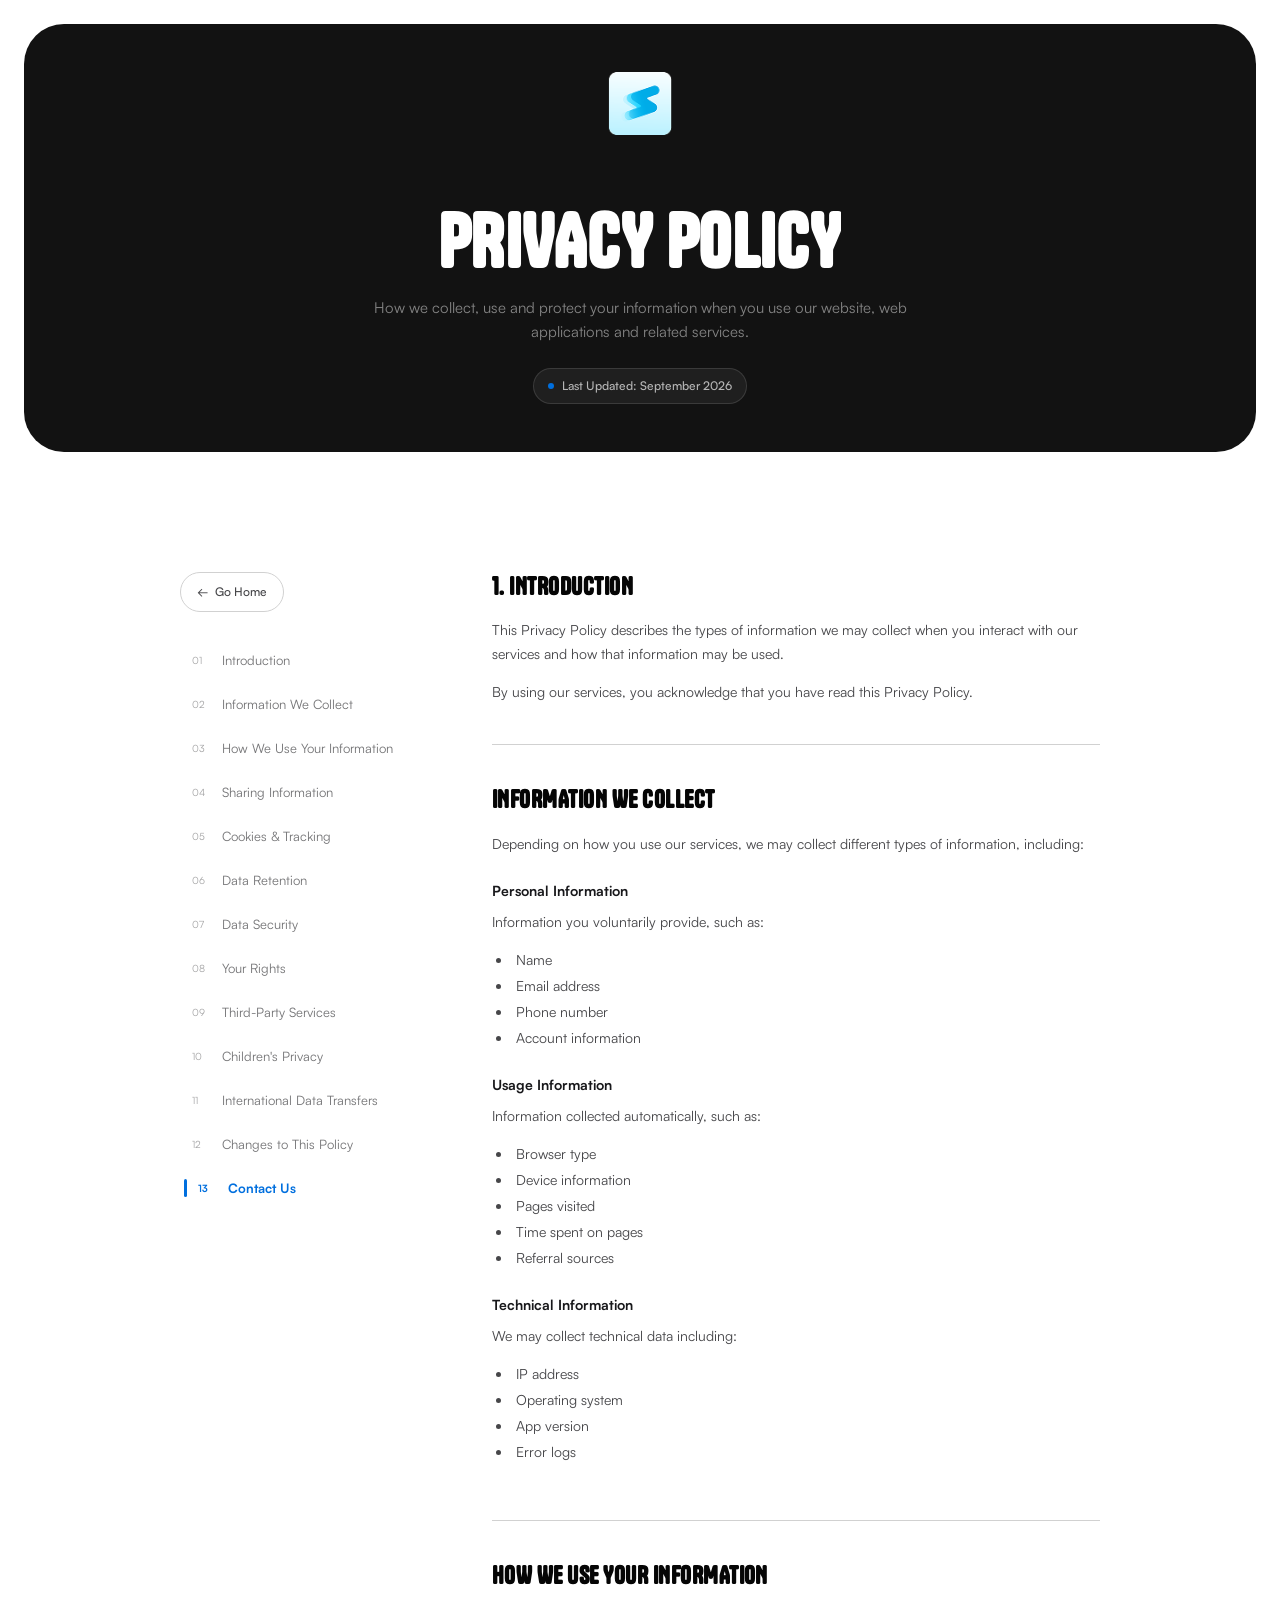
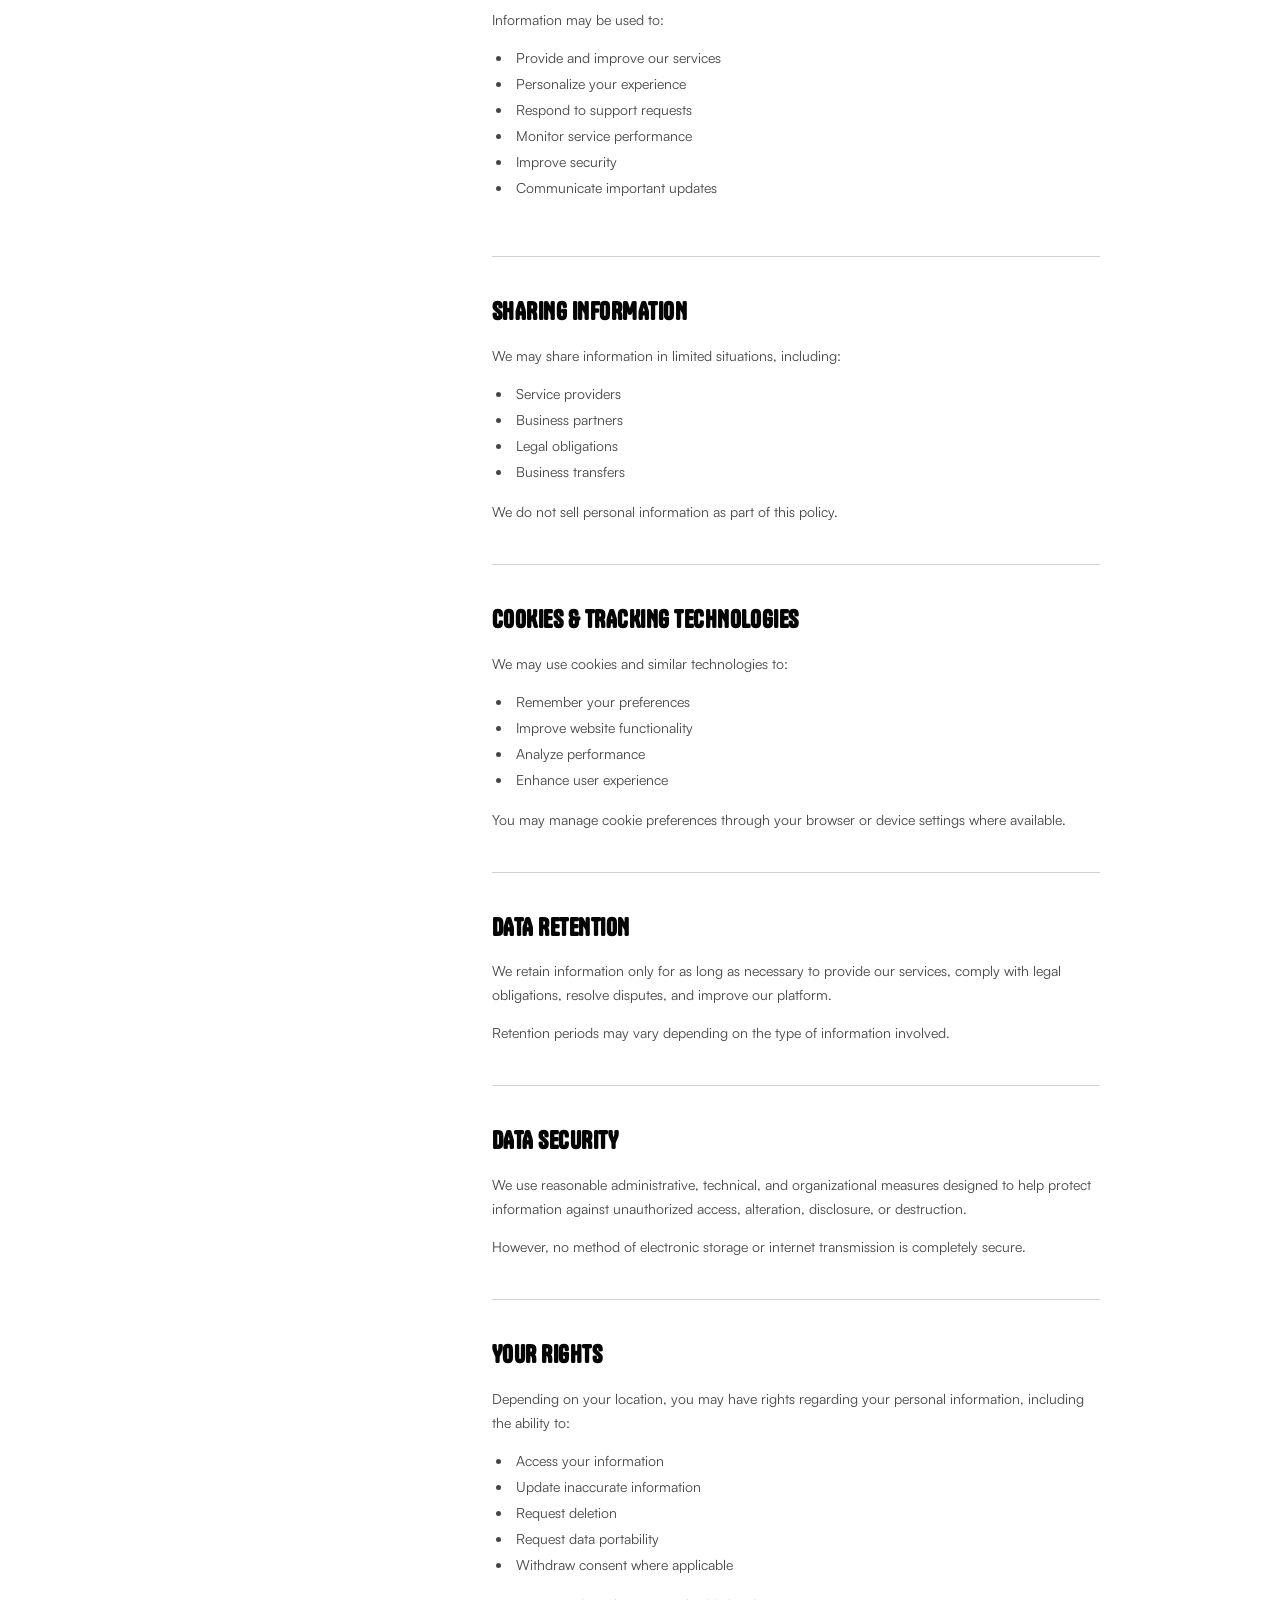
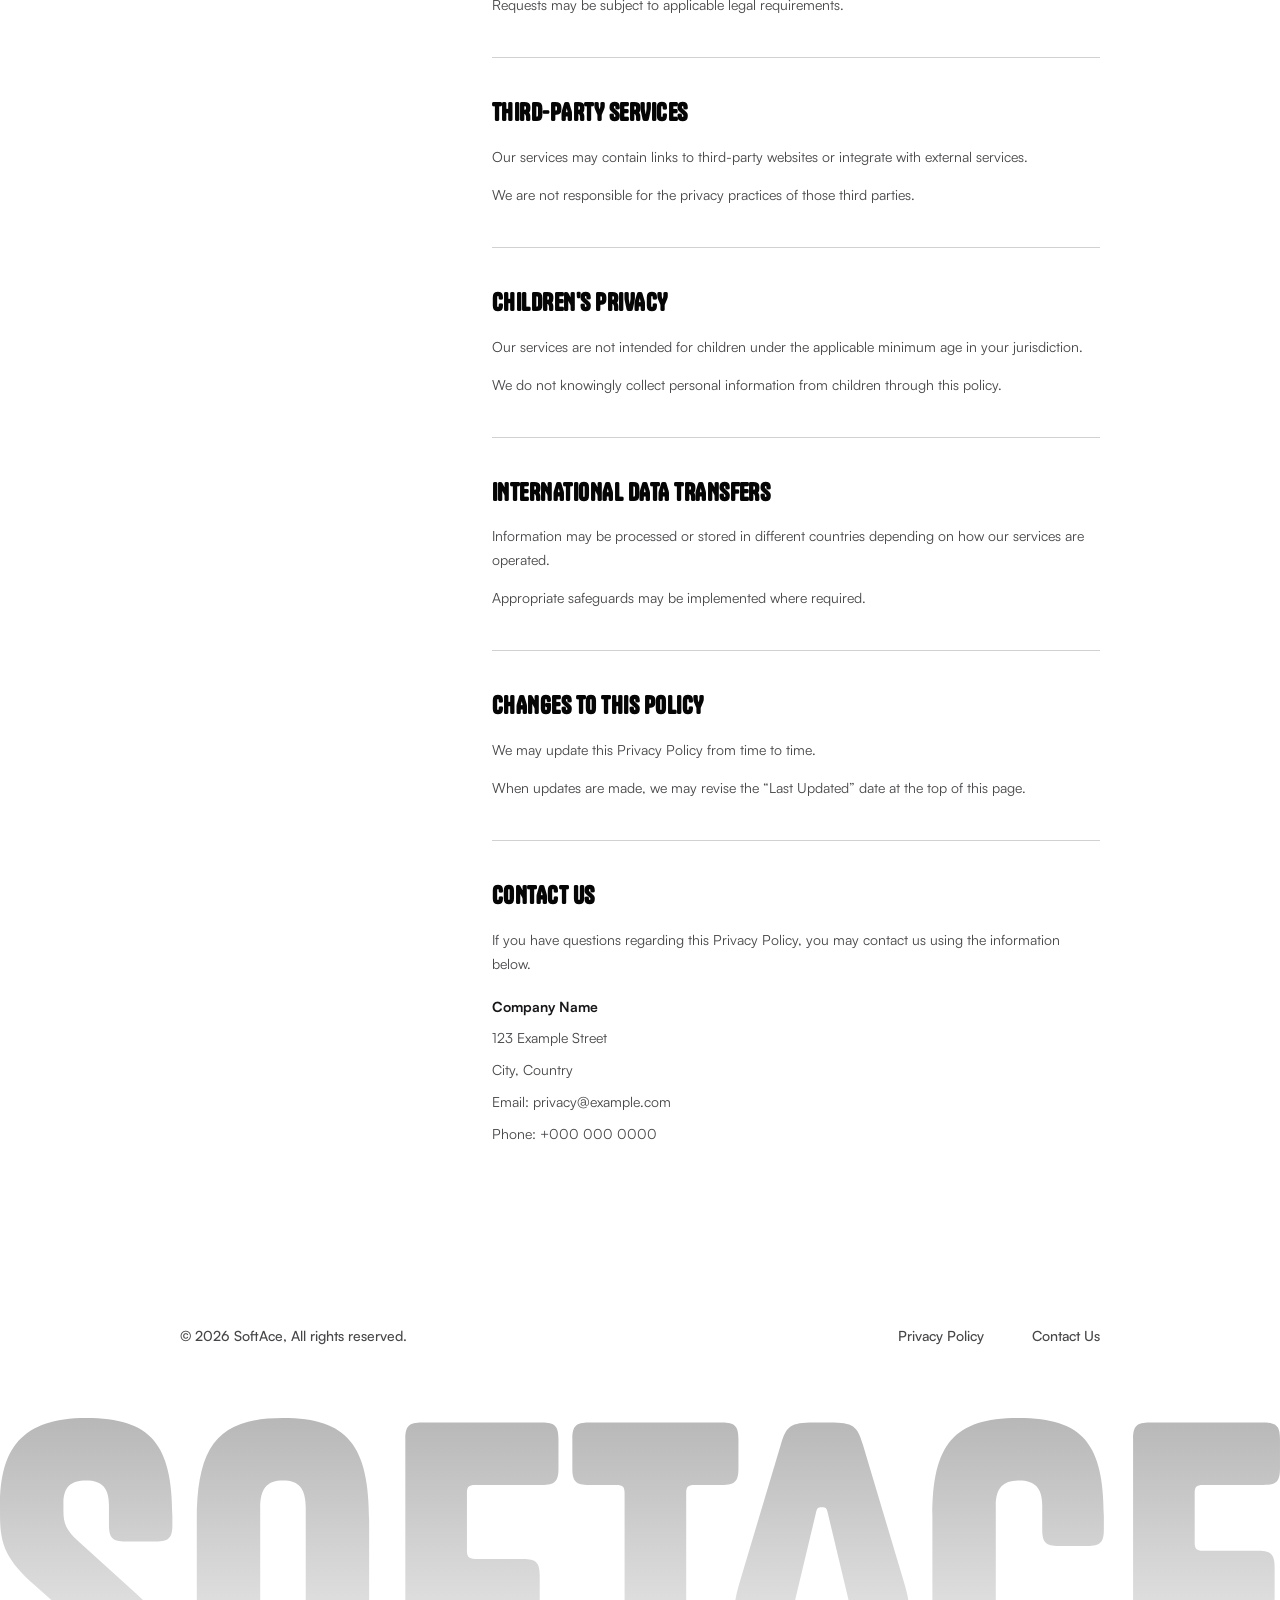
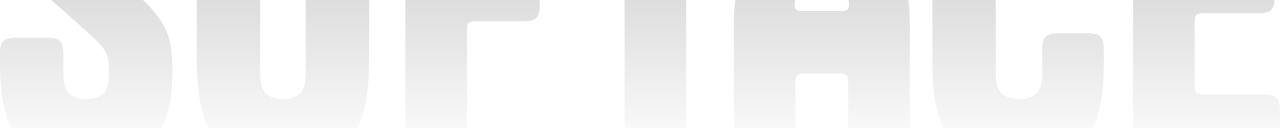
==== privacy-policy.html @ e8078a8b "Privacy_policy_page" ====
<!doctype html>
<html lang="en">
  <head>
    <meta charset="UTF-8" />
    <meta name="viewport" content="width=device-width, initial-scale=1.0" />

    <title>Privacy Policy | SoftAce</title>

    <meta
      name="description"
      content="Read the SoftAce Privacy Policy and learn how information is collected, used, stored, and protected."
    />

    <meta name="author" content="SoftAce" />
    <meta name="theme-color" content="#121212" />

    <!-- Open Graph -->
    <meta property="og:title" content="Privacy Policy | SoftAce" />
    <meta
      property="og:description"
      content="Learn how SoftAce collects, uses, stores, and protects information."
    />
    <meta
      property="og:image"
      content="https://oluwagbotemi.github.io/SoftAce-Website/assets/images/softace-preview.png"
    />
    <meta
      property="og:url"
      content="https://oluwagbotemi.github.io/SoftAce-Website/privacy-policy.html"
    />
    <meta property="og:type" content="website" />
    <meta property="og:site_name" content="SoftAce" />

    <!-- Twitter / X -->
    <meta name="twitter:card" content="summary_large_image" />
    <meta name="twitter:title" content="Privacy Policy | SoftAce" />
    <meta
      name="twitter:description"
      content="Learn how SoftAce collects, uses, stores, and protects information."
    />
    <meta
      name="twitter:image"
      content="https://oluwagbotemi.github.io/SoftAce-Website/assets/images/softace-preview.png"
    />

    <link rel="stylesheet" href="./css/style.css" />
  </head>

  <body>
    <main class="policy-page">
      <!-- ========================================
     PRIVACY POLICY HERO
======================================== -->
      <section class="policy-hero">
        <div class="policy-hero-logo">
          <img src="./assets/logos/softace-mark.png" alt="SoftAce" />
        </div>

        <div class="policy-hero-content">
          <h1 class="hero-reveal policy-reveal-2">PRIVACY POLICY</h1>

          <p class="hero-reveal policy-reveal-3">
            How we collect, use and protect your information when you use our website, web
            applications and related services.
          </p>

          <div class="policy-updated hero-reveal policy-reveal-4">
            <span class="policy-updated-dot"></span>
            Last Updated: September 2026
          </div>
        </div>
      </section>

      <!-- ========================================
           PRIVACY POLICY CONTENT
      ========================================= -->
      <section class="policy-main page-container">
        <!-- LEFT NAVIGATION -->
        <aside class="policy-sidebar">
          <a href="./index.html" class="policy-sidebar-back">
            <span aria-hidden="true">←</span>
            Go Home
          </a>

          <nav class="policy-nav" aria-label="Privacy policy sections">
            <a href="#introduction" class="policy-nav-link active">
              <span>01</span>
              Introduction
            </a>

            <a href="#information-we-collect" class="policy-nav-link">
              <span>02</span>
              Information We Collect
            </a>

            <a href="#how-we-use-information" class="policy-nav-link">
              <span>03</span>
              How We Use Your Information
            </a>

            <a href="#sharing-information" class="policy-nav-link">
              <span>04</span>
              Sharing Information
            </a>

            <a href="#cookies" class="policy-nav-link">
              <span>05</span>
              Cookies & Tracking
            </a>

            <a href="#data-retention" class="policy-nav-link">
              <span>06</span>
              Data Retention
            </a>

            <a href="#data-security" class="policy-nav-link">
              <span>07</span>
              Data Security
            </a>

            <a href="#your-rights" class="policy-nav-link">
              <span>08</span>
              Your Rights
            </a>

            <a href="#third-party-services" class="policy-nav-link">
              <span>09</span>
              Third-Party Services
            </a>

            <a href="#childrens-privacy" class="policy-nav-link">
              <span>10</span>
              Children's Privacy
            </a>

            <a href="#international-transfers" class="policy-nav-link">
              <span>11</span>
              International Data Transfers
            </a>

            <a href="#changes" class="policy-nav-link">
              <span>12</span>
              Changes to This Policy
            </a>

            <a href="#contact" class="policy-nav-link">
              <span>13</span>
              Contact Us
            </a>
          </nav>
        </aside>

        <!-- RIGHT CONTENT -->
        <article class="policy-content">
          <section class="policy-content-section" id="introduction" data-policy-section>
            <h2>1. INTRODUCTION</h2>

            <p>
              This Privacy Policy describes the types of information we may collect when you
              interact with our services and how that information may be used.
            </p>

            <p>By using our services, you acknowledge that you have read this Privacy Policy.</p>
          </section>

          <section class="policy-content-section" id="information-we-collect" data-policy-section>
            <h2>INFORMATION WE COLLECT</h2>

            <p>
              Depending on how you use our services, we may collect different types of information,
              including:
            </p>

            <h3>Personal Information</h3>

            <p>Information you voluntarily provide, such as:</p>

            <ul>
              <li>Name</li>
              <li>Email address</li>
              <li>Phone number</li>
              <li>Account information</li>
            </ul>

            <h3>Usage Information</h3>

            <p>Information collected automatically, such as:</p>

            <ul>
              <li>Browser type</li>
              <li>Device information</li>
              <li>Pages visited</li>
              <li>Time spent on pages</li>
              <li>Referral sources</li>
            </ul>

            <h3>Technical Information</h3>

            <p>We may collect technical data including:</p>

            <ul>
              <li>IP address</li>
              <li>Operating system</li>
              <li>App version</li>
              <li>Error logs</li>
            </ul>
          </section>

          <section class="policy-content-section" id="how-we-use-information" data-policy-section>
            <h2>HOW WE USE YOUR INFORMATION</h2>

            <p>Information may be used to:</p>

            <ul>
              <li>Provide and improve our services</li>
              <li>Personalize your experience</li>
              <li>Respond to support requests</li>
              <li>Monitor service performance</li>
              <li>Improve security</li>
              <li>Communicate important updates</li>
            </ul>
          </section>

          <section class="policy-content-section" id="sharing-information" data-policy-section>
            <h2>SHARING INFORMATION</h2>

            <p>We may share information in limited situations, including:</p>

            <ul>
              <li>Service providers</li>
              <li>Business partners</li>
              <li>Legal obligations</li>
              <li>Business transfers</li>
            </ul>

            <p>We do not sell personal information as part of this policy.</p>
          </section>

          <section class="policy-content-section" id="cookies" data-policy-section>
            <h2>COOKIES & TRACKING TECHNOLOGIES</h2>

            <p>We may use cookies and similar technologies to:</p>

            <ul>
              <li>Remember your preferences</li>
              <li>Improve website functionality</li>
              <li>Analyze performance</li>
              <li>Enhance user experience</li>
            </ul>

            <p>
              You may manage cookie preferences through your browser or device settings where
              available.
            </p>
          </section>

          <section class="policy-content-section" id="data-retention" data-policy-section>
            <h2>DATA RETENTION</h2>

            <p>
              We retain information only for as long as necessary to provide our services, comply
              with legal obligations, resolve disputes, and improve our platform.
            </p>

            <p>Retention periods may vary depending on the type of information involved.</p>
          </section>

          <section class="policy-content-section" id="data-security" data-policy-section>
            <h2>DATA SECURITY</h2>

            <p>
              We use reasonable administrative, technical, and organizational measures designed to
              help protect information against unauthorized access, alteration, disclosure, or
              destruction.
            </p>

            <p>
              However, no method of electronic storage or internet transmission is completely
              secure.
            </p>
          </section>

          <section class="policy-content-section" id="your-rights" data-policy-section>
            <h2>YOUR RIGHTS</h2>

            <p>
              Depending on your location, you may have rights regarding your personal information,
              including the ability to:
            </p>

            <ul>
              <li>Access your information</li>
              <li>Update inaccurate information</li>
              <li>Request deletion</li>
              <li>Request data portability</li>
              <li>Withdraw consent where applicable</li>
            </ul>

            <p>Requests may be subject to applicable legal requirements.</p>
          </section>

          <section class="policy-content-section" id="third-party-services" data-policy-section>
            <h2>THIRD-PARTY SERVICES</h2>

            <p>
              Our services may contain links to third-party websites or integrate with external
              services.
            </p>

            <p>We are not responsible for the privacy practices of those third parties.</p>
          </section>

          <section class="policy-content-section" id="childrens-privacy" data-policy-section>
            <h2>CHILDREN'S PRIVACY</h2>

            <p>
              Our services are not intended for children under the applicable minimum age in your
              jurisdiction.
            </p>

            <p>
              We do not knowingly collect personal information from children through this policy.
            </p>
          </section>

          <section class="policy-content-section" id="international-transfers" data-policy-section>
            <h2>INTERNATIONAL DATA TRANSFERS</h2>

            <p>
              Information may be processed or stored in different countries depending on how our
              services are operated.
            </p>

            <p>Appropriate safeguards may be implemented where required.</p>
          </section>

          <section class="policy-content-section" id="changes" data-policy-section>
            <h2>CHANGES TO THIS POLICY</h2>

            <p>We may update this Privacy Policy from time to time.</p>

            <p>
              When updates are made, we may revise the “Last Updated” date at the top of this page.
            </p>
          </section>

          <section class="policy-content-section" id="contact" data-policy-section>
            <h2>CONTACT US</h2>

            <p>
              If you have questions regarding this Privacy Policy, you may contact us using the
              information below.
            </p>

            <div class="policy-contact">
              <strong>Company Name</strong>
              <p>123 Example Street</p>
              <p>City, Country</p>
              <p>Email: privacy@example.com</p>
              <p>Phone: +000 000 0000</p>
            </div>
          </section>
        </article>
      </section>

      <!-- ========================================
           FOOTER
      ========================================= -->
      <footer class="footer-section policy-footer">
        <div class="footer-top page-container">
          <p>© 2026 SoftAce, All rights reserved.</p>

          <div class="footer-links">
            <a href="./privacy-policy.html">Privacy Policy</a>
            <a href="#">Contact Us</a>
          </div>
        </div>

        <div class="footer-wordmark">
          <img src="./assets/images/softace-footer-wordmark.svg" alt="SoftAce" />
        </div>
      </footer>
    </main>

    <script src="./js/script.js"></script>
  </body>
</html>
---- css/style.css ----
/* ========================================
   RESET
======================================== */

*,
*::before,
*::after {
  box-sizing: border-box;
}

* {
  margin: 0;
  padding: 0;
}

html {
  scroll-behavior: smooth;
}

body {
  min-height: 100vh;
  font-family: "Satoshi", Arial, sans-serif;
  background: #ffffff;
  color: #050505;
}

img {
  display: block;
  max-width: 100%;
}

button,
input {
  font: inherit;
}

/* ========================================
   FONTS
======================================== */

@font-face {
  font-family: "Tanker";
  src: url("../assets/fonts/Tanker-Regular.otf") format("opentype");
  font-weight: 400;
  font-style: normal;
  font-display: swap;
}

@font-face {
  font-family: "Satoshi";
  src: url("../assets/fonts/Satoshi-Regular.woff2") format("woff2");
  font-weight: 400;
  font-style: normal;
  font-display: swap;
}

@font-face {
  font-family: "Satoshi";
  src: url("../assets/fonts/Satoshi-Medium.woff2") format("woff2");
  font-weight: 500;
  font-style: normal;
  font-display: swap;
}

@font-face {
  font-family: "Satoshi";
  src: url("../assets/fonts/Satoshi-Bold.woff2") format("woff2");
  font-weight: 700;
  font-style: normal;
  font-display: swap;
}

/* ========================================
   VARIABLES
======================================== */

:root {
  --blue: #0057ad;
  --primary-blue: #006fde;
  --black: #050505;
  --white: #ffffff;
  --grey: #737373;

  --gray05: #e8e8e8;
  --gray10: #d1d1d1;
  --gray15: #bababb;
  --gray20: #a3a3a4;
  --gray30: #747476;
  --gray40: #464649;
  --gray50: #18181b;

  --page-margin: 280px;
  --section-gap: 240px;

  --radius-sm: 16px;
  --radius-md: 24px;
  --radius-lg: 32px;
  --radius-pill: 999px;
}

/* ========================================
   GLOBAL
======================================== */

.page-container {
  margin-inline: var(--page-margin);
}

.section-title {
  font-family: "Tanker", sans-serif;
  font-size: 48px;
  line-height: 65px;
  text-transform: uppercase;
  color: var(--black);
}

.reveal-section {
  opacity: 0.55;
  filter: blur(6px);
  transform: translateY(14px);
  transition:
    opacity 0.7s ease,
    filter 0.7s ease,
    transform 0.7s ease;
  will-change: opacity, filter, transform;
}

.reveal-section.in-view {
  opacity: 1;
  filter: blur(0);
  transform: translateY(0);
}

/* ========================================
   HERO SECTION
======================================== */

/* .hero-section {
  position: relative;
  min-height: 100vh;
  min-height: 100svh;
  overflow: hidden;
  display: grid;
  place-items: center;
}

.hero-content {
  position: relative;
  z-index: 2;
  max-width: 920px;
  margin-inline: 20px;
  text-align: center;
}

.hero-kicker,
.hero-content h1 {
  font-family: "Tanker", sans-serif;
  font-size: 72px;
  line-height: 87px;
  letter-spacing: 2%;
  text-transform: uppercase;
}

.hero-kicker {
  color: var(--blue);
}

.hero-content h1 {
  margin-top: 2px;
  color: var(--black);
}

.hero-description {
  max-width: 920px;
  margin: 2px auto 0;
  font-size: 28px;
  line-height: 40px;
  font-weight: 500;
  color: var(--grey);
}

.hero-card {
  position: absolute;
  z-index: 1;
  width: 230px;
  opacity: 0;
  animation: cardSpread 1.15s cubic-bezier(0.19, 1, 0.22, 1) forwards;
}

.hero-card-top-left {
  top: 120px;
  left: var(--page-margin);
  --start-x: 520px;
  --start-y: 240px;
  --card-rotate: -8deg;
  animation-delay: 0.08s;
}

.hero-card-top-right {
  top: 120px;
  right: var(--page-margin);
  --start-x: -520px;
  --start-y: 240px;
  --card-rotate: 7deg;
  animation-delay: 0.16s;
}

.hero-card-bottom-left {
  bottom: 120px;
  left: var(--page-margin);
  --start-x: 520px;
  --start-y: -240px;
  --card-rotate: 7deg;
  animation-delay: 0.24s;
}

.hero-card-bottom-right {
  bottom: 120px;
  right: var(--page-margin);
  --start-x: -520px;
  --start-y: -240px;
  --card-rotate: -7deg;
  animation-delay: 0.32s;
} */

/* =========================
   HERO V2
========================= */

.hero-section-v2 {
  min-height: 100vh;
  min-height: 100svh;
  padding: 24px;
}

.hero-shell {
  position: relative;
  min-height: calc(100vh - 48px);
  min-height: calc(100svh - 48px);
  width: 100%;
  border-radius: 40px;
  background: #121212;
  overflow: hidden;
  display: flex;
  flex-direction: column;
  justify-content: space-between;
  padding: 42px 20px 20px;
}

/* TOP LOGO */

.hero-logo {
  display: flex;
  justify-content: center;
  align-items: center;
}

.hero-logo img {
  width: 64px;
  height: auto;
  object-fit: contain;
  display: block;
}

/* CENTER CONTENT */

.hero-content-v2 {
  max-width: 900px;
  margin: 0 auto;
  text-align: center;
  display: flex;
  flex-direction: column;
  align-items: center;
}

.hero-content-v2 h1 {
  font-family: "Tanker", sans-serif;
  font-size: clamp(48px, 7vw, 96px);
  line-height: 1.04;
  letter-spacing: 0.01em;
  text-transform: uppercase;
  color: #ffffff;
  margin: 0;
}

.hero-content-v2 p {
  max-width: 760px;
  margin-top: 24px;
  font-size: 20px;
  line-height: 1.6;
  font-weight: 500;
  color: rgba(255, 255, 255, 0.45);
}

.hero-actions-v2 {
  margin-top: 28px;
  display: flex;
  align-items: center;
  justify-content: center;
  gap: 12px;
  flex-wrap: wrap;
}

/* BUTTONS */

.hero-btn-primary,
.hero-btn-secondary {
  height: 52px;
  padding: 0 24px;
  border-radius: 999px;
  display: inline-flex;
  align-items: center;
  justify-content: center;
  text-decoration: none;
  font-size: 15px;
  font-weight: 600;
  transition: 0.25s ease;
  white-space: nowrap;
}

.hero-btn-primary {
  background: #0b7cff;
  color: #ffffff;
  box-shadow: inset 0 -4px 0 rgba(0, 0, 0, 0.18);
}

.hero-btn-secondary {
  border: 1px solid rgba(255, 255, 255, 0.45);
  color: #ffffff;
  background: transparent;
}

/* BOTTOM STRIP */

.hero-bottom-strip {
  width: 100%;
  display: grid;
  grid-template-columns: 96px 96px minmax(260px, 1fr) 96px 96px 96px;
  align-items: end;
  gap: 18px;
  margin-top: 40px;
}

.hero-chip,
.hero-chip-avatar,
.hero-chip-wide {
  background: #2f2f2f;
}

.hero-chip {
  height: 100px;
  border-radius: 24px;
  display: flex;
  align-items: center;
  justify-content: center;
  overflow: hidden;
}

.hero-chip img {
  max-width: 56px;
  max-height: 56px;
  object-fit: contain;
  display: block;
}

.hero-chip-wide {
  height: 100px;
  border-radius: 24px;
  overflow: hidden;
}

.hero-chip-wide img {
  max-width: 70px;
  max-height: 70px;
}

/* AVATAR TILES */

.hero-chip-avatar {
  width: 100%;
  height: 100px;
  border-radius: 24px;
  overflow: hidden;
  display: block;
  position: relative;
}

.hero-chip-avatar img {
  width: 100%;
  height: 100%;
  display: block;
  object-fit: cover;
  object-position: center top;
}

/* TRANSFER INTERACTION */

.transfer-item {
  opacity: 0;
  filter: blur(12px);
  transform: translateY(14px) scale(0.96);
  animation: transferRevealLoop 7s ease-in-out infinite;
}

.transfer-delay-1 {
  animation-delay: 0s;
}

.transfer-delay-2 {
  animation-delay: 0.6s;
}

.transfer-delay-3 {
  animation-delay: 1.2s;
}

.transfer-delay-4 {
  animation-delay: 4.2s;
}

.transfer-delay-5 {
  animation-delay: 4.8s;
}

.transfer-delay-6 {
  animation-delay: 5.4s;
}

@keyframes transferRevealLoop {
  0% {
    opacity: 0;
    filter: blur(12px);
    transform: translateY(14px) scale(0.96);
  }

  10%,
  72% {
    opacity: 1;
    filter: blur(0);
    transform: translateY(0) scale(1);
  }

  100% {
    opacity: 0;
    filter: blur(10px);
    transform: translateY(-8px) scale(0.98);
  }
}

/* LOADER */

.transfer-loader {
  height: 100px;
  padding: 12px;
  border-radius: 24px;
  display: grid;
  grid-template-columns: repeat(12, 1fr);
  gap: 4px;
  overflow: hidden;
  background: #2f2f2f;
}

.transfer-loader span {
  border-radius: 4px;
  background: #3f3f3f;
  animation: transferLoaderLoop 7s linear infinite;
}

.transfer-loader span:first-child {
  border-top-left-radius: 20px;
  border-bottom-left-radius: 20px;
}

.transfer-loader span:last-child {
  border-top-right-radius: 20px;
  border-bottom-right-radius: 20px;
}

.transfer-loader span:nth-child(1) {
  animation-delay: 1.4s;
}
.transfer-loader span:nth-child(2) {
  animation-delay: 1.55s;
}
.transfer-loader span:nth-child(3) {
  animation-delay: 1.7s;
}
.transfer-loader span:nth-child(4) {
  animation-delay: 1.85s;
}
.transfer-loader span:nth-child(5) {
  animation-delay: 2s;
}
.transfer-loader span:nth-child(6) {
  animation-delay: 2.15s;
}
.transfer-loader span:nth-child(7) {
  animation-delay: 2.3s;
}
.transfer-loader span:nth-child(8) {
  animation-delay: 2.45s;
}
.transfer-loader span:nth-child(9) {
  animation-delay: 2.6s;
}
.transfer-loader span:nth-child(10) {
  animation-delay: 2.75s;
}
.transfer-loader span:nth-child(11) {
  animation-delay: 2.9s;
}
.transfer-loader span:nth-child(12) {
  animation-delay: 3.05s;
}

@keyframes transferLoaderLoop {
  0%,
  19%,
  100% {
    background: #3f3f3f;
  }

  20%,
  22% {
    background: var(--gray30);
  }

  23% {
    background: #3f3f3f;
  }
}

/* HERO BLUR ON SCROLL */

.blur-section {
  --section-blur: 0px;
  --section-opacity: 1;
  --section-scale: 1;
  filter: blur(var(--section-blur));
  opacity: var(--section-opacity);
  transform: scale(var(--section-scale));
  transform-origin: center top;
  transition:
    filter 0.25s linear,
    opacity 0.25s linear,
    transform 0.25s linear;
  will-change: filter, opacity, transform;
}

/* HERO BLOCK REVEAL */

.hero-reveal {
  opacity: 0;
  transform: translateY(28px);
  transition:
    opacity 0.7s ease,
    transform 0.7s ease;
  will-change: opacity, transform;
  position: relative;
  overflow: hidden;
}

.hero-loaded .hero-reveal {
  opacity: 1;
  transform: translateY(0);
}

.hero-reveal-delay-1 {
  transition-delay: 0.08s;
}
.hero-reveal-delay-2 {
  transition-delay: 0.18s;
}
.hero-reveal-delay-3 {
  transition-delay: 0.3s;
}
.hero-reveal-delay-4 {
  transition-delay: 0.42s;
}

.hero-reveal::after {
  content: "";
  position: absolute;
  inset: 0;
  background: #121212;
  transform: translateX(0%);
  transition: transform 0.85s cubic-bezier(0.77, 0, 0.18, 1);
  z-index: 5;
  pointer-events: none;
}

.hero-loaded .hero-reveal::after {
  transform: translateX(102%);
}

/* TABLET */

@media (max-width: 1200px) {
  .hero-shell {
    padding: 36px 20px 20px;
  }

  .hero-content-v2 p {
    max-width: 680px;
    font-size: 18px;
  }

  .hero-bottom-strip {
    grid-template-columns: 88px 88px minmax(180px, 1fr) 88px 88px 88px;
    gap: 14px;
  }

  .hero-chip,
  .hero-chip-wide,
  .hero-chip-avatar,
  .transfer-loader {
    height: 90px;
  }
}

/* MOBILE */

@media (max-width: 768px) {
  .hero-section-v2 {
    padding: 16px;
  }

  .hero-shell {
    min-height: calc(100svh - 32px);
    border-radius: 28px;
    padding: 28px 16px 16px;
  }

  .hero-logo img {
    width: 52px;
  }

  .hero-content-v2 h1 {
    font-size: clamp(36px, 11vw, 64px);
    line-height: 0.98;
  }

  .hero-content-v2 p {
    margin-top: 18px;
    font-size: 16px;
    line-height: 1.55;
    max-width: 100%;
  }

  .hero-actions-v2 {
    margin-top: 22px;
    gap: 10px;
    width: 100%;
  }

  .hero-btn-primary,
  .hero-btn-secondary {
    width: 100%;
    max-width: 260px;
    height: 50px;
  }

  .hero-bottom-strip {
    display: block;
    margin-top: 48px;
  }

  .hero-bottom-strip > :not(.transfer-loader) {
    display: none;
  }

  .transfer-loader {
    width: 100%;
    height: 76px;
    padding: 12px;
    border-radius: 22px;
  }
}

/* ========================================
   FILES SECTION
======================================== */

.files-section {
  position: relative;
  height: 260vh;
  margin-top: var(--section-gap);
}

.files-sticky {
  position: sticky;
  top: 0;
  min-height: 100vh;
  display: flex;
  flex-direction: column;
  justify-content: center;
}

.files-top {
  display: flex;
  align-items: flex-start;
  justify-content: space-between;
  gap: 48px;
  margin-bottom: 24px;
}

.files-top h2 {
  font-family: "Tanker", sans-serif;
  font-size: 36px;
  line-height: 49px;
  letter-spacing: 0.02em;
  text-transform: uppercase;
  color: var(--black);
}

.files-actions {
  display: flex;
  align-items: center;
  gap: 16px;
  padding-top: 8px;
}

.files-actions button,
.btn {
  appearance: none;
  -webkit-appearance: none;
  height: 48px;
  padding: 0 24px;
  border-radius: 999px;
  font-family: "Satoshi", Arial, sans-serif;
  font-size: 14px;
  font-weight: 700;
  cursor: pointer;
}

.btn-secondary {
  background: #ffffff;
  color: #111111;
  border: 1px solid #b8c3cf;
  gap: 6px;
  display: inline-flex;
  align-items: center;
  justify-content: center;
}

.btn-primary {
  background: #006fde;
  color: #ffffff;
  border: 1px solid #006fde;
  box-shadow: inset 0 -4px 0 rgba(0, 0, 0, 0.18);
}

.files-showcase {
  display: grid;
  grid-template-columns: 8px 1fr;
  gap: 14px;
  align-items: stretch;
}

.files-progress {
  height: 486px;
  display: grid;
  grid-template-rows: repeat(3, 1fr);
  gap: 8px;
}

.files-progress span {
  --progress: 0%;

  position: relative;
  width: 8px;
  height: 100%;
  border-radius: var(--radius-pill);
  background: #e5e5e5;
  overflow: hidden;
}

.files-progress span::after {
  content: "";
  position: absolute;
  inset: 0;
  border-radius: inherit;
  background: var(--gray40);
  transform: scaleY(var(--progress-value, 0));
  transform-origin: top;
  transition: transform 0.08s linear;
}

.files-progress span.completed::after {
  transform: scaleY(1);
}

.files-preview {
  height: 486px;
  border-radius: 24px;
  overflow: hidden;
  background: #f8f8f8;
}

.files-preview video {
  width: 100%;
  height: 100%;
  object-fit: contain;
}

/* =========================
   TESTIMONIAL SECTION
========================= */

.testimonial-section {
  margin-top: 24px;
}

.testimonial-grid {
  display: grid;
  grid-template-columns: repeat(3, minmax(0, 1fr));
  gap: 20px;
  align-items: stretch;
}

.testimonial-card {
  position: relative;
  width: 100%;
  height: 486px;
  border-radius: 32px;
  overflow: hidden;
  padding: 36px 24px 0;
  color: #ffffff;
}

.blue-card {
  background: #0d8ff2;
}

.green-card {
  background: #16a265;
}

.red-card {
  background: #ff4b37;
}

/* Mobile */

@media (max-width: 768px) {
  .testimonial-grid {
    grid-template-columns: 1fr;
    gap: 16px;
  }

  .testimonial-card {
    min-height: 486px;
    height: 486px;
  }
}

/* =========================
   TOP CONTENT
========================= */

.testimonial-top {
  position: relative;
  z-index: 2;
  max-width: 320px;
}

.testimonial-label-row {
  display: flex;
  align-items: center;
  gap: 6px;
  margin-bottom: 12px;
}

.testimonial-icon {
  width: 18px;
  height: 18px;
  flex-shrink: 0;
}

.testimonial-label {
  font-size: 14px;
  line-height: 20px;
  font-weight: 500;
  color: #ffffff;
}

.testimonial-text {
  font-size: 16px;
  line-height: 1.5;
  font-weight: 300;
  color: #ffffff;
}

.testimonial-text strong {
  font-weight: 500;
}

/* =========================
   PERSON IMAGE
========================= */

.testimonial-person {
  position: absolute;
  left: 50%;
  bottom: 0;
  transform: translateX(-50%);
  width: 90%;
  max-width: 320px;
  z-index: 1;
  pointer-events: none;
}

/* =========================
   BOTTOM INFO STRIP
========================= */

.testimonial-info {
  position: absolute;
  left: 16px;
  right: 16px;
  bottom: 16px;
  z-index: 3;

  padding: 22px 24px 20px;
  border-radius: 24px;

  background: rgba(0, 0, 0, 0.15);
  border: 1px solid rgba(255, 255, 255, 0.08);
  backdrop-filter: blur(24px);
  -webkit-backdrop-filter: blur(24px);
}

.testimonial-info h3 {
  font-family: "Tanker", sans-serif;
  font-size: 18px;
  line-height: 1.1;
  letter-spacing: 3%;
  color: #ffffff;
  margin-bottom: 2px;
}

.testimonial-info p {
  font-size: 14px;
  line-height: 20px;
  color: #ffffff;
}

/* ========================================
   FOUNDATION SECTION
======================================== */

.foundation-section {
  margin-top: var(--section-gap);
}

.foundation-visual {
  width: 100%;
  overflow: hidden;
  border-radius: 24px;
  background: #ffffff;
}

.foundation-video {
  width: 100%;
  height: auto;
  object-fit: contain;
  display: block;
}

.foundation-content {
  margin-top: 24px;
  display: grid;
  grid-template-columns: 1fr 1fr;
  gap: 72px;
  align-items: end;
}

.foundation-left {
  display: flex;
  flex-direction: column;
  gap: 20px;
}

.foundation-left h2 {
  font-family: "Tanker", sans-serif;
  font-size: 36px;
  line-height: 49px;
  letter-spacing: 0.02em;
  text-transform: uppercase;
  color: var(--black);
}

.foundation-support {
  display: flex;
  flex-direction: column;
  gap: 12px;
}

.foundation-support p {
  font-size: 14px;
  font-weight: 400;
  line-height: 24px;
  color: var(--gray20);
}

.foundation-support img {
  width: 190px;
  height: auto;
}

.foundation-right {
  display: flex;
  flex-direction: column;
  gap: 12px;
}

.foundation-right p {
  max-width: 660px;
  font-size: 16px;
  font-weight: 400;
  line-height: 24px;
  color: var(--gray30);
}

.foundation-form {
  width: 100%;
  height: 56px;
  display: flex;
  border: 1px solid #aebdca;
  border-radius: var(--radius-pill);
  overflow: hidden;
}

.foundation-form input {
  flex: 1;
  border: 0;
  outline: 0;
  padding: 0 28px;
  font-size: 14px;
  font-weight: 400;
}

.foundation-form button {
  width: 160px;
  border: 0;
  background: var(--primary-blue);
  color: var(--white);
  font-size: 16px;
  font-weight: 700;
  cursor: pointer;
  box-shadow: inset 0 -4px 0 rgba(0, 0, 0, 0.18);
}

/* ========================================
   RESOURCES SECTION
======================================== */

.resources-section {
  margin-top: var(--section-gap);
}

.resources-section h2 {
  font-family: "Tanker", sans-serif;
  font-size: 36px;
  line-height: 49px;
  letter-spacing: 0.02em;
  text-transform: uppercase;
  color: var(--black);
}

.resources-grid {
  margin-top: 24px;
  display: grid;
  grid-template-columns: repeat(3, minmax(0, 1fr));
  gap: 20px;
}

.resource-card {
  padding: 6px;
  border: 1px solid var(--gray05);
  border-radius: 20px;
  background: #f8f8f8;
  min-width: 0;
}

.resource-card-top {
  min-height: 126px;
  padding: 16px;
  border: 1px solid var(--gray05);
  border-radius: 16px;
  background: var(--white);
  display: flex;
  flex-direction: column;
  justify-content: flex-start;
  overflow: hidden;
}

.resource-card-top h3 {
  font-family: "Tanker", sans-serif;
  font-size: 20px;
  line-height: 27px;
  letter-spacing: 0.03em;
  text-transform: uppercase;
  color: var(--black);
}

.resource-card-top p {
  margin-top: 4px;
  font-size: 13px;
  line-height: 20px;
  color: var(--black);
}

.resource-btn {
  width: 100%;
  margin-top: 12px;
  min-height: 32px;
  padding: 12px 16px;
  border-radius: var(--radius-pill);
  background: #222222;
  color: var(--white);
  display: inline-flex;
  align-items: center;
  justify-content: center;
  gap: 8px;
  font-size: 12px;
  line-height: 16px;
  font-weight: 400;
  text-decoration: none;
}

.coming-soon {
  width: 100%;
  margin-top: 18px;
  height: 34px;
  border: 0;
  border-radius: var(--radius-pill);
  background: #f6f6f6;
  font-size: 12px;
  color: #111111;
}

.resource-list {
  padding: 16px 12px;
  list-style: none;
  display: grid;
  gap: 16px;
}

.resource-list li {
  display: flex;
  align-items: center;
  gap: 12px;
  font-size: 14px;
  line-height: 20px;
  font-weight: 500;
  color: var(--gray40);
}

.resource-check-wrap {
  width: 30px;
  height: 30px;
  border-radius: 999px;
  background: var(--gray05);
  display: flex;
  align-items: center;
  justify-content: center;
  flex-shrink: 0;
}

.resource-check-icon {
  width: 14px;
  height: 14px;
  display: block;
}

/* ========================================
   FAQ SECTION
======================================== */

.faq-section {
  margin-top: var(--section-gap);
  display: grid;
  grid-template-columns: 360px 1fr;
  gap: 38px;
  align-items: start;
}

.faq-section h2 {
  font-family: "Tanker", sans-serif;
  font-size: 36px;
  line-height: 49px;
  letter-spacing: 0.02em;
  text-transform: uppercase;
  color: var(--black);
}

.faq-list {
  display: grid;
  gap: 12px;
}

.faq-item {
  border: 1px solid #cbd5df;
  border-radius: var(--radius-md);
  background: var(--white);
  overflow: hidden;
}

.faq-question {
  width: 100%;
  min-height: 88px;
  padding: 0 20px;
  border: 0;
  background: var(--white);
  display: flex;
  align-items: center;
  justify-content: space-between;
  gap: 18px;
  font-size: 14px;
  line-height: 20px;
  font-weight: 700;
  color: var(--gray40);
  text-align: left;
  cursor: pointer;
}

.faq-item.active .faq-question {
  min-height: auto;
  padding: 20px 20px 18px;
  color: var(--gray30);
}

.faq-icon {
  flex: 0 0 24px;
  width: 24px;
  height: 24px;
  color: var(--gray40);
  display: grid;
  place-items: center;
  transition: transform 0.25s ease;
}

.faq-answer {
  max-height: 0;
  overflow: hidden;
  padding: 0 20px;
  transition: max-height 0.3s ease;
}

.faq-answer p {
  padding-top: 18px;
  border-top: 1px solid #ced6de;
  font-size: 14px;
  line-height: 20px;
  color: var(--gray50);
}

.faq-item.active .faq-answer {
  max-height: 200px;
  padding-bottom: 20px;
}

.faq-item.active .faq-icon {
  transform: rotate(180deg);
}

/* ========================================
   FOOTER
======================================== */

.footer-section {
  margin-top: var(--section-gap);
  overflow: hidden;
}

.footer-top {
  display: flex;
  align-items: center;
  justify-content: space-between;
  gap: 40px;
  margin-bottom: 72px;
}

.footer-top p,
.footer-links a {
  font-size: 14px;
  line-height: 20px;
  font-weight: 500;
  color: var(--gray40);
}

.footer-links {
  display: flex;
  align-items: center;
  gap: 48px;
}

.footer-links a {
  text-decoration: none;
}

.footer-wordmark {
  width: 100vw;
  margin-left: 50%;
  transform: translateX(-50%);
}

.footer-wordmark img {
  width: 100%;
  height: auto;
  display: block;
}

/* ========================================
   ANIMATIONS
======================================== */

@keyframes cardSpread {
  from {
    opacity: 0;
    transform: translate(var(--start-x), var(--start-y)) scale(0.65) rotate(0deg);
  }

  to {
    opacity: 1;
    transform: translate(0, 0) scale(1) rotate(var(--card-rotate));
  }
}

/* ========================================
   RESPONSIVE
======================================== */

/* Hidden by default, shown on tablet/mobile for files section */
.files-mobile-list {
  display: none;
}

/* =========================
   LARGE DESKTOP
========================= */
@media (max-width: 1440px) {
  :root {
    --page-margin: 180px;
  }
}

/* =========================
   TABLET
========================= */
@media (max-width: 1024px) {
  :root {
    --page-margin: 64px;
    --section-gap: 160px;
  }

  /* --------------------------------
     GLOBAL HEADINGS
  -------------------------------- */
  .files-top h2,
  .files-mobile-item h2,
  .foundation-left h2,
  .resources-section h2,
  .faq-section h2 {
    font-size: 34px;
    line-height: 1.12;
    max-width: 520px;
  }

  /* --------------------------------
     HERO
  -------------------------------- */
  .hero-section-v2 {
    padding: 20px;
  }

  .hero-shell {
    min-height: calc(100svh - 40px);
    border-radius: 32px;
    padding: 36px 20px 20px;
  }

  .hero-logo img {
    width: 58px;
  }

  .hero-content-v2 {
    max-width: 760px;
  }

  .hero-content-v2 h1 {
    font-size: clamp(52px, 6vw, 68px);
    line-height: 1.02;
  }

  .hero-content-v2 p {
    max-width: 620px;
    font-size: 18px;
    line-height: 1.6;
  }

  .hero-actions-v2 {
    margin-top: 24px;
    gap: 12px;
  }

  .hero-bottom-strip {
    display: block;
    margin-top: 40px;
  }

  .hero-bottom-strip > :not(.transfer-loader) {
    display: none;
  }

  .transfer-loader {
    width: 100%;
    height: 88px;
    padding: 12px;
    border-radius: 24px;
  }

  /* --------------------------------
     FILES SECTION
     Desktop sticky hidden on tablet
  -------------------------------- */
  .files-section {
    height: auto;
    margin-top: var(--section-gap);
  }

  .files-sticky {
    display: none;
  }

  .files-mobile-list {
    display: grid;
    gap: 32px;
  }

  .files-mobile-item h2 {
    font-family: "Tanker", sans-serif;
    letter-spacing: 0.02em;
    text-transform: uppercase;
    color: var(--black);
    margin-bottom: 20px;
  }

  .files-mobile-item video {
    width: 100%;
    display: block;
    border-radius: 24px;
    background: #f8f8f8;
  }

  /* --------------------------------
     TESTIMONIALS
  -------------------------------- */
  .testimonial-grid {
    grid-template-columns: 1fr;
    gap: 20px;
  }

  .testimonial-card {
    height: 486px;
  }

  .testimonial-top {
    max-width: 360px;
  }

  .testimonial-text {
    font-size: 16px;
    line-height: 24px;
  }

  /* --------------------------------
     FOUNDATION
  -------------------------------- */
  .foundation-content {
    margin-top: 24px;
    display: flex;
    flex-direction: column;
    gap: 20px;
    align-items: stretch;
  }

  .foundation-left,
  .foundation-right {
    width: 100%;
    max-width: none;
  }

  .foundation-left {
    gap: 12px;
  }

  .foundation-support {
    gap: 6px;
  }

  .foundation-left img {
    width: 180px;
    height: auto;
  }

  .foundation-right p {
    max-width: none;
  }

  .foundation-form {
    width: 100%;
    max-width: 100%;
  }

  /* --------------------------------
     RESOURCES
  -------------------------------- */
  .resources-grid {
    grid-template-columns: 1fr;
    gap: 20px;
  }

  /* --------------------------------
     FAQ
  -------------------------------- */
  .faq-section {
    display: flex;
    flex-direction: column;
    gap: 24px;
  }

  /* --------------------------------
     FOOTER
  -------------------------------- */
  .footer-top {
    gap: 28px;
    margin-bottom: 56px;
  }

  .footer-links {
    gap: 28px;
    flex-wrap: wrap;
  }
}

/* =========================
   MOBILE
========================= */
@media (max-width: 768px) {
  :root {
    --page-margin: 20px;
    --section-gap: 120px;
  }

  /* --------------------------------
     GLOBAL HEADINGS
  -------------------------------- */
  .files-top h2,
  .files-mobile-item h2,
  .foundation-left h2,
  .resources-section h2,
  .faq-section h2 {
    font-size: 30px;
    line-height: 1.12;
    max-width: 360px;
  }

  /* --------------------------------
     HERO
  -------------------------------- */
  .hero-section-v2 {
    padding: 16px;
  }

  .hero-shell {
    min-height: calc(100svh - 32px);
    border-radius: 28px;
    padding: 28px 16px 16px;
  }

  .hero-logo img {
    width: 52px;
  }

  .hero-content-v2 h1 {
    font-size: 36px;
    line-height: 1.02;
  }

  .hero-content-v2 p {
    margin-top: 18px;
    max-width: 100%;
    font-size: 15px;
    line-height: 24px;
  }

  .hero-actions-v2 {
    margin-top: 22px;
    width: 100%;
    gap: 10px;
  }

  .hero-btn-primary,
  .hero-btn-secondary {
    width: 100%;
    max-width: none;
    height: 50px;
  }

  .hero-bottom-strip {
    display: block;
    margin-top: 48px;
  }

  .hero-bottom-strip > :not(.transfer-loader) {
    display: none;
  }

  .transfer-loader {
    width: 100%;
    height: 76px;
    padding: 12px;
    border-radius: 22px;
  }

  /* --------------------------------
     FILES
  -------------------------------- */
  .files-section {
    height: auto;
  }

  .files-mobile-list {
    display: grid;
    gap: 32px;
  }

  .files-mobile-item h2 {
    margin-bottom: 18px;
  }

  .files-mobile-item video {
    width: 100%;
    display: block;
    border-radius: 20px;
    background: #f8f8f8;
  }

  /* --------------------------------
     TESTIMONIALS
  -------------------------------- */
  .testimonial-grid {
    grid-template-columns: 1fr;
    gap: 16px;
  }

  .testimonial-card {
    min-height: 486px;
    height: 486px;
  }

  .testimonial-top {
    max-width: 100%;
  }

  .testimonial-text {
    font-size: 16px;
    line-height: 24px;
  }

  /* --------------------------------
     FOUNDATION
  -------------------------------- */
  .foundation-content {
    margin-top: 24px;
    display: flex;
    flex-direction: column;
    gap: 12px;
    align-items: stretch;
  }

  .foundation-left,
  .foundation-right {
    width: 100%;
    max-width: none;
  }

  .foundation-left {
    display: flex;
    flex-direction: column;
    gap: 12px;
  }

  .foundation-support {
    gap: 6px;
  }

  .foundation-left img {
    width: 180px;
    height: auto;
  }

  .foundation-right {
    display: flex;
    flex-direction: column;
    gap: 12px;
  }

  .foundation-right p {
    width: 100%;
    max-width: none;
    font-size: 16px;
    line-height: 1.6;
  }

  .foundation-form {
    width: 100%;
    height: 56px;
    display: grid;
    grid-template-columns: 1fr 140px;
    border: 1px solid #aebdca;
    border-radius: 999px;
    overflow: hidden;
    background: #fff;
  }

  .foundation-form input {
    width: 100%;
    min-width: 0;
    height: 56px;
    padding: 0 20px;
    border: 0;
    outline: 0;
    font-size: 16px;
    background: transparent;
  }

  .foundation-form button {
    width: 100%;
    height: 56px;
    border: 0;
    border-radius: 0;
    font-size: 16px;
    font-weight: 700;
  }

  /* --------------------------------
     RESOURCES
  -------------------------------- */
  .resources-grid {
    grid-template-columns: 1fr;
    gap: 16px;
  }

  .resource-card {
    width: 100%;
  }

  /* --------------------------------
     FAQ
  -------------------------------- */
  .faq-section {
    display: flex;
    flex-direction: column;
    gap: 20px;
  }

  .faq-list {
    width: 100%;
  }

  /* --------------------------------
     FOOTER
  -------------------------------- */
  .footer-top {
    flex-direction: column;
    align-items: flex-start;
    gap: 16px;
    margin-bottom: 48px;
  }

  .footer-links {
    gap: 24px;
    flex-wrap: wrap;
  }
}

/* ========================================
   PRIVACY POLICY
======================================== */

.policy-page {
  width: 100%;
}

/* ========================================
   PRIVACY POLICY HERO
======================================== */

.policy-hero {
  position: relative;

  min-height: 0;

  margin: 24px;
  padding: 48px 24px;

  border-radius: 40px;
  background: #121212;

  display: flex;
  flex-direction: column;
  align-items: center;

  overflow: hidden;
  text-align: center;
}

/* -------------------------
   LOGO
------------------------- */

.policy-hero-logo {
  width: 100%;

  display: flex;
  align-items: center;
  justify-content: center;

  margin-bottom: 72px;
}

.policy-hero-logo img {
  width: 64px;
  height: auto;
  display: block;
}

/* -------------------------
   CENTER CONTENT
------------------------- */

.policy-hero-content {
  width: 100%;
  max-width: 680px;

  margin: 0;

  display: flex;
  flex-direction: column;
  align-items: center;
}

.policy-hero h1 {
  margin: 0;

  font-family: "Tanker", sans-serif;
  font-size: 72px;
  line-height: 0.98;
  letter-spacing: 0.02em;

  text-transform: uppercase;
  color: #ffffff;
}

.policy-hero-content > p {
  width: 100%;
  max-width: 540px;

  margin-top: 18px;

  font-size: 15px;
  line-height: 24px;
  font-weight: 400;

  color: rgba(255, 255, 255, 0.48);
}

/* -------------------------
   LAST UPDATED
------------------------- */

.policy-updated {
  min-height: 36px;

  margin-top: 24px;
  padding: 0 14px;

  border: 1px solid rgba(255, 255, 255, 0.12);
  border-radius: var(--radius-pill);

  background: rgba(255, 255, 255, 0.06);

  display: inline-flex;
  align-items: center;
  justify-content: center;
  gap: 8px;

  font-size: 12px;
  line-height: 16px;
  font-weight: 500;

  color: rgba(255, 255, 255, 0.68);
}

.policy-updated-dot {
  width: 6px;
  height: 6px;

  flex: 0 0 6px;

  border-radius: 50%;
  background: var(--primary-blue);
}

/* ========================================
   MAIN POLICY LAYOUT
======================================== */

.policy-main {
  margin-top: 120px;

  display: grid;
  grid-template-columns: 240px minmax(0, 760px);

  justify-content: center;
  align-items: start;

  gap: 72px;
}

/* ========================================
   SIDEBAR
======================================== */

.policy-sidebar {
  position: sticky;
  top: 32px;

  align-self: start;
  height: fit-content;
}

/* ========================================
   SIDEBAR BACK BUTTON
======================================== */

.policy-sidebar-back {
  width: fit-content;
  min-height: 40px;

  padding: 0 16px;

  border: 1px solid var(--gray10);
  border-radius: var(--radius-pill);

  display: inline-flex;
  align-items: center;
  justify-content: center;
  gap: 7px;

  font-size: 12px;
  line-height: 1;
  font-weight: 500;

  color: var(--gray40);
  text-decoration: none;

  transition:
    border-color 0.2s ease,
    color 0.2s ease,
    background 0.2s ease;
}

.policy-sidebar-back:hover {
  border-color: var(--gray20);
  color: var(--black);
  background: #f8f8f8;
}

/* ========================================
   SIDEBAR NAVIGATION
======================================== */

.policy-nav {
  margin-top: 28px;

  display: flex;
  flex-direction: column;
  gap: 4px;
}

.policy-nav-link {
  position: relative;

  width: 100%;
  min-height: 40px;

  padding: 10px 12px;

  border-radius: 8px;

  display: flex;
  align-items: center;
  gap: 10px;

  font-family: "Satoshi", Arial, sans-serif;
  font-size: 13px;
  line-height: 20px;
  font-weight: 400;

  color: var(--gray30);
  text-decoration: none;

  transition:
    color 0.2s ease,
    background-color 0.2s ease,
    padding-left 0.2s ease;
}

.policy-nav-link span {
  width: 20px;
  flex: 0 0 20px;

  font-size: 10px;
  line-height: 1;

  color: var(--gray20);

  transition: color 0.2s ease;
}

/* -------------------------
   NAVIGATION HOVER
------------------------- */

.policy-nav-link:hover {
  color: var(--black);
  background: #f7f7f7;
}

/* -------------------------
   NAVIGATION ACTIVE
------------------------- */

.policy-nav-link.active {
  padding-left: 18px;

  color: var(--primary-blue);
  font-weight: 600;

  background: transparent;
}

.policy-nav-link.active span {
  color: var(--primary-blue);
}

.policy-nav-link.active::before {
  content: "";

  position: absolute;

  left: 4px;
  top: 50%;

  width: 3px;
  height: 18px;

  border-radius: var(--radius-pill);
  background: var(--primary-blue);

  transform: translateY(-50%);
}

/* ========================================
   POLICY CONTENT
======================================== */

.policy-content {
  width: 100%;
  min-width: 0;
  max-width: 760px;
}

.policy-content-section {
  padding-bottom: 40px;
  margin-bottom: 40px;

  border-bottom: 1px solid var(--gray10);

  scroll-margin-top: 40px;
}

.policy-content-section:last-child {
  margin-bottom: 0;
  padding-bottom: 0;

  border-bottom: 0;
}

/* ========================================
   POLICY TYPOGRAPHY
======================================== */

.policy-content-section h2 {
  margin: 0 0 18px;

  font-family: "Tanker", sans-serif;
  font-size: 24px;
  line-height: 1.2;
  letter-spacing: 0.02em;

  text-transform: uppercase;
  color: var(--black);
}

.policy-content-section h3 {
  margin: 24px 0 8px;

  font-size: 14px;
  line-height: 22px;
  font-weight: 700;

  color: var(--gray50);
}

.policy-content-section p {
  margin: 0 0 14px;

  font-size: 14px;
  line-height: 24px;
  font-weight: 400;

  color: var(--gray40);
}

.policy-content-section p:last-child {
  margin-bottom: 0;
}

/* ========================================
   POLICY LISTS
======================================== */

.policy-content-section ul {
  margin: 8px 0 16px;
  padding-left: 20px;
}

.policy-content-section li {
  padding-left: 4px;

  font-size: 14px;
  line-height: 24px;
  font-weight: 400;

  color: var(--gray40);
}

.policy-content-section li + li {
  margin-top: 2px;
}

/* ========================================
   CONTACT
======================================== */

.policy-contact {
  margin-top: 20px;

  display: flex;
  flex-direction: column;
  gap: 8px;
}

.policy-contact strong {
  font-size: 14px;
  line-height: 22px;
  font-weight: 700;

  color: var(--gray50);
}

.policy-contact p {
  margin: 0;
}

/* ========================================
   POLICY FOOTER
======================================== */

.policy-footer {
  margin-top: 180px;
}

/* ========================================
   PRIVACY POLICY — TABLET
======================================== */

@media (max-width: 1024px) {
  /* HERO */

  .policy-hero {
    min-height: 0;

    margin: 20px;
    padding: 48px 24px;

    border-radius: 32px;
  }

  .policy-hero-logo img {
    width: 58px;
    margin-bottom: 64px;
  }

  .policy-hero h1 {
    font-size: 60px;
  }

  .policy-hero-content > p {
    max-width: 500px;

    font-size: 15px;
    line-height: 24px;
  }

  /* MAIN LAYOUT */

  .policy-main {
    margin-top: 96px;

    grid-template-columns: 190px minmax(0, 1fr);

    gap: 40px;
  }

  /* SIDEBAR */

  .policy-sidebar {
    top: 24px;
  }

  .policy-nav {
    margin-top: 24px;
  }

  .policy-nav-link {
    min-height: 38px;

    padding: 9px 10px;

    font-size: 12px;
    line-height: 18px;
  }

  .policy-nav-link.active {
    padding-left: 16px;
  }

  .policy-nav-link.active::before {
    left: 3px;

    height: 16px;
  }

  /* CONTENT */

  .policy-content {
    max-width: none;
  }

  .policy-content-section {
    padding-bottom: 36px;
    margin-bottom: 36px;
  }

  .policy-content-section h2 {
    font-size: 22px;
  }
}

/* ========================================
   PRIVACY POLICY — MOBILE
======================================== */

@media (max-width: 768px) {
  /* HERO */

  .policy-hero {
    min-height: 0;

    margin: 16px;
    padding: 48px 20px;

    border-radius: 28px;
  }

  .policy-hero-logo img {
    width: 52px;
    margin-bottom: 48px;
  }

  .policy-hero-content {
    max-width: 100%;
  }

  .policy-hero h1 {
    font-size: 44px;
    line-height: 0.98;
  }

  .policy-hero-content > p {
    max-width: 320px;

    margin-top: 16px;

    font-size: 14px;
    line-height: 22px;
  }

  .policy-updated {
    min-height: 34px;

    margin-top: 20px;
    padding: 0 12px;

    font-size: 11px;
  }

  /* MAIN LAYOUT */

  .policy-main {
    margin-top: 72px;

    display: block;
  }

  /* SIDEBAR */

  .policy-sidebar {
    position: relative;
    top: auto;

    margin-bottom: 40px;
  }

  .policy-nav {
    display: none;
  }

  .policy-sidebar-back {
    min-height: 40px;
  }

  /* CONTENT */

  .policy-content {
    width: 100%;
    max-width: none;
  }

  .policy-content-section {
    padding-bottom: 32px;
    margin-bottom: 32px;

    scroll-margin-top: 24px;
  }

  .policy-content-section h2 {
    margin-bottom: 16px;

    font-size: 22px;
    line-height: 1.2;
  }

  .policy-content-section h3 {
    margin-top: 20px;

    font-size: 14px;
    line-height: 22px;
  }

  .policy-content-section p,
  .policy-content-section li {
    font-size: 14px;
    line-height: 24px;
  }

  /* FOOTER */

  .policy-footer {
    margin-top: 120px;
  }
}

/* ========================================
   PRIVACY POLICY HERO REVEAL SEQUENCE
======================================== */

.policy-reveal-1 {
  --reveal-delay: 0.1s;
}

.policy-reveal-2 {
  --reveal-delay: 0.25s;
}

.policy-reveal-3 {
  --reveal-delay: 0.4s;
}

.policy-reveal-4 {
  --reveal-delay: 0.55s;
}
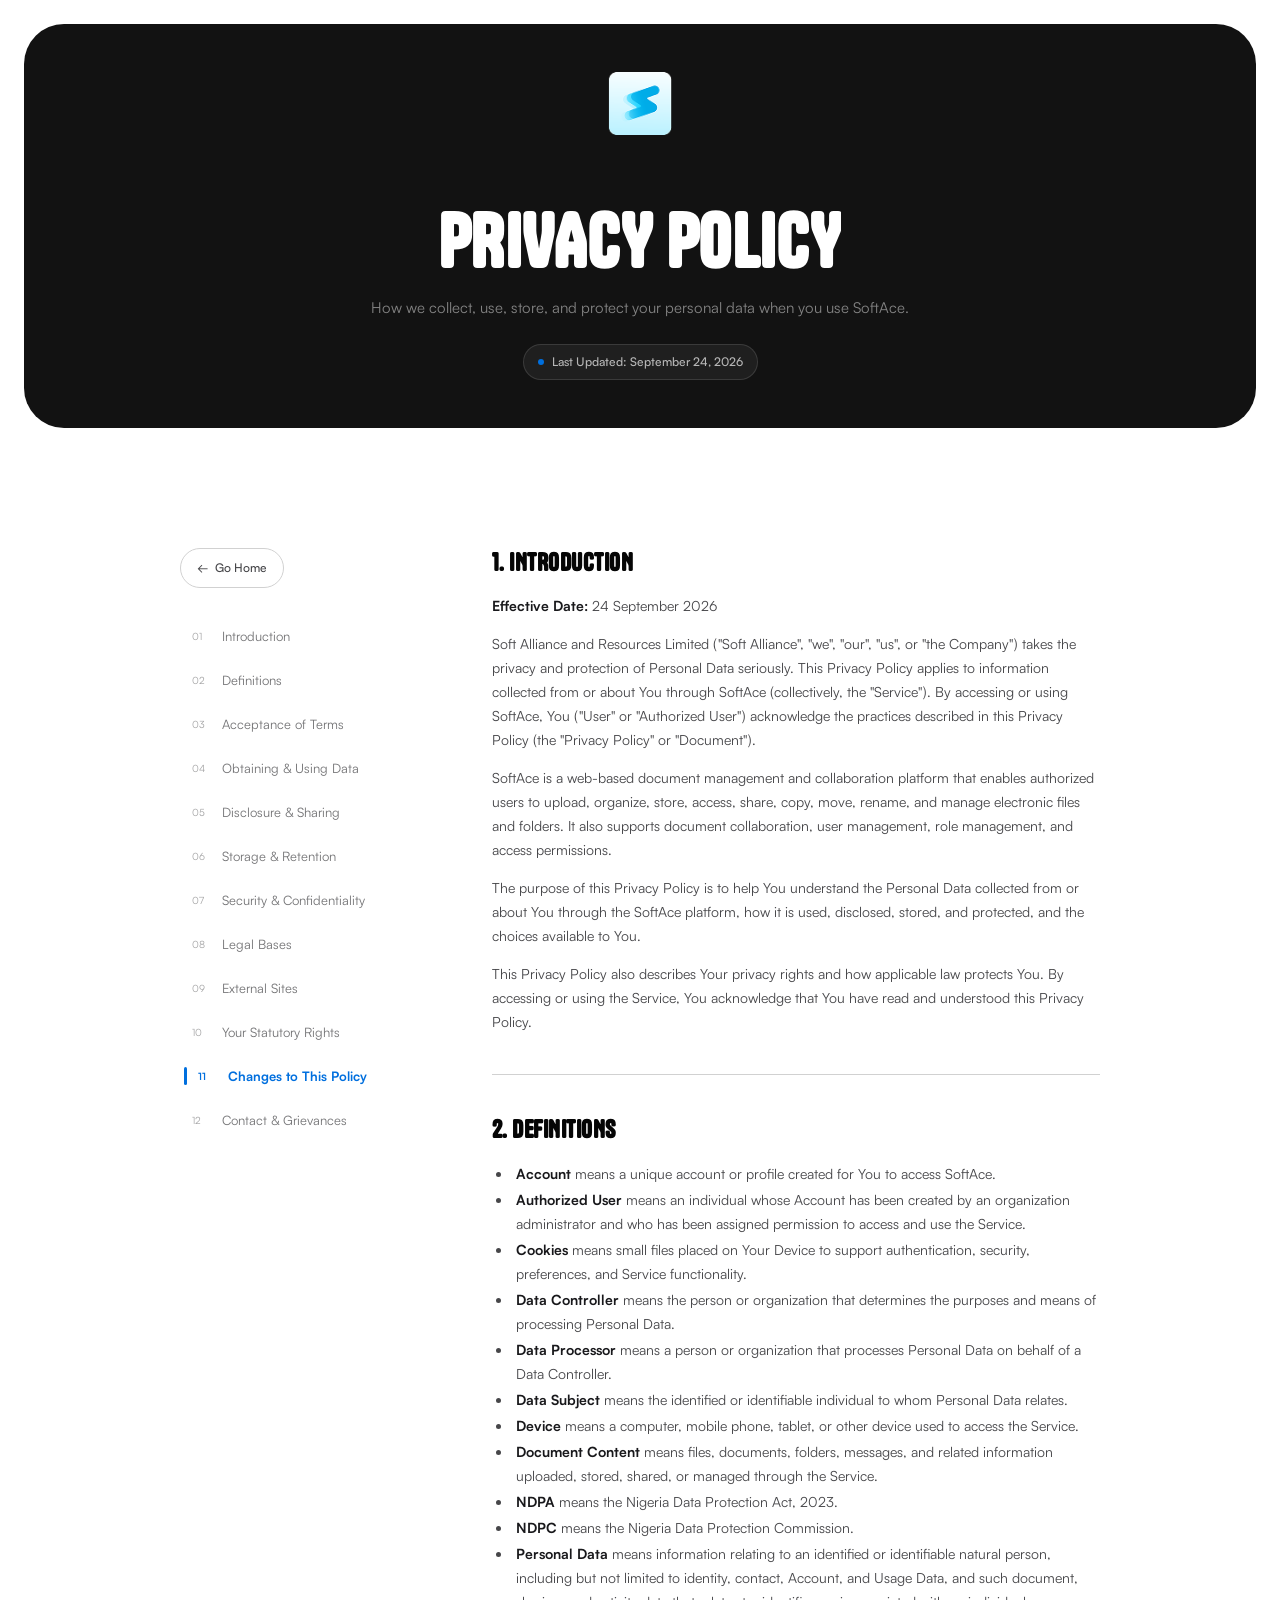
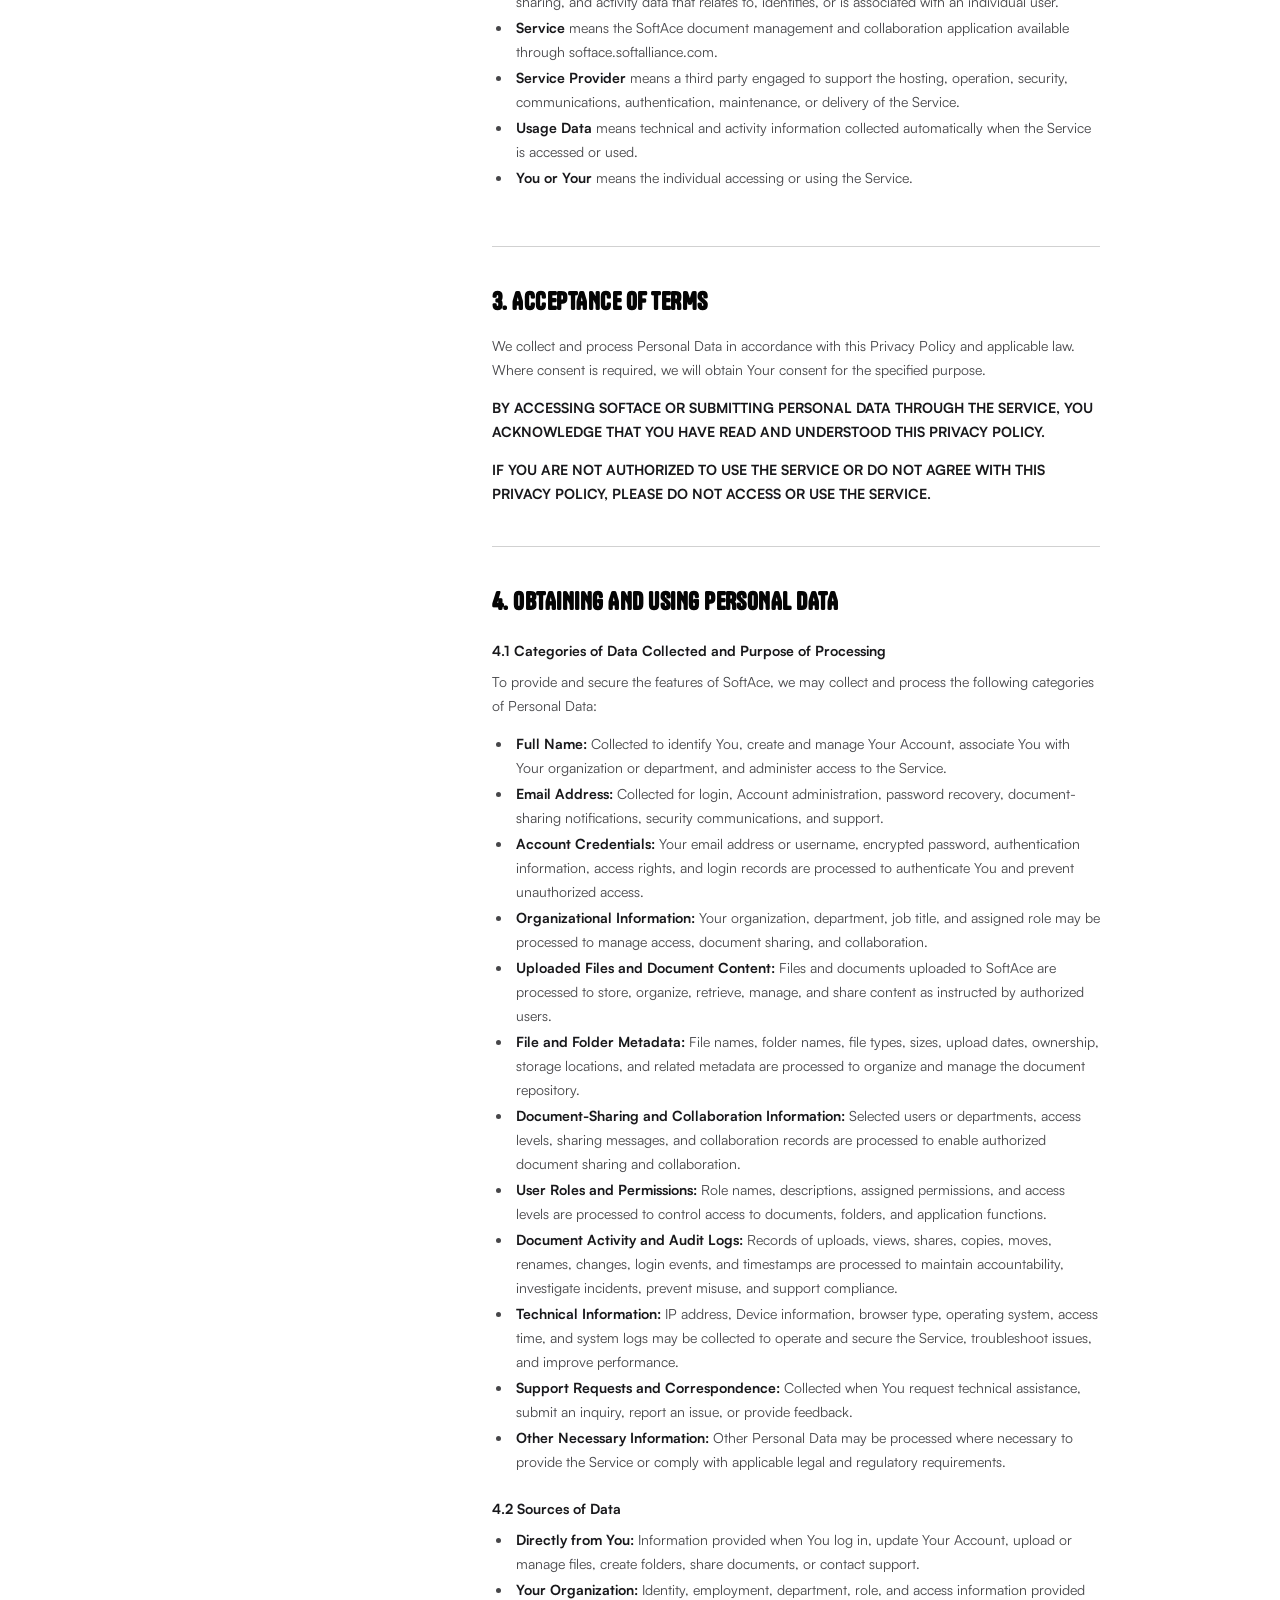
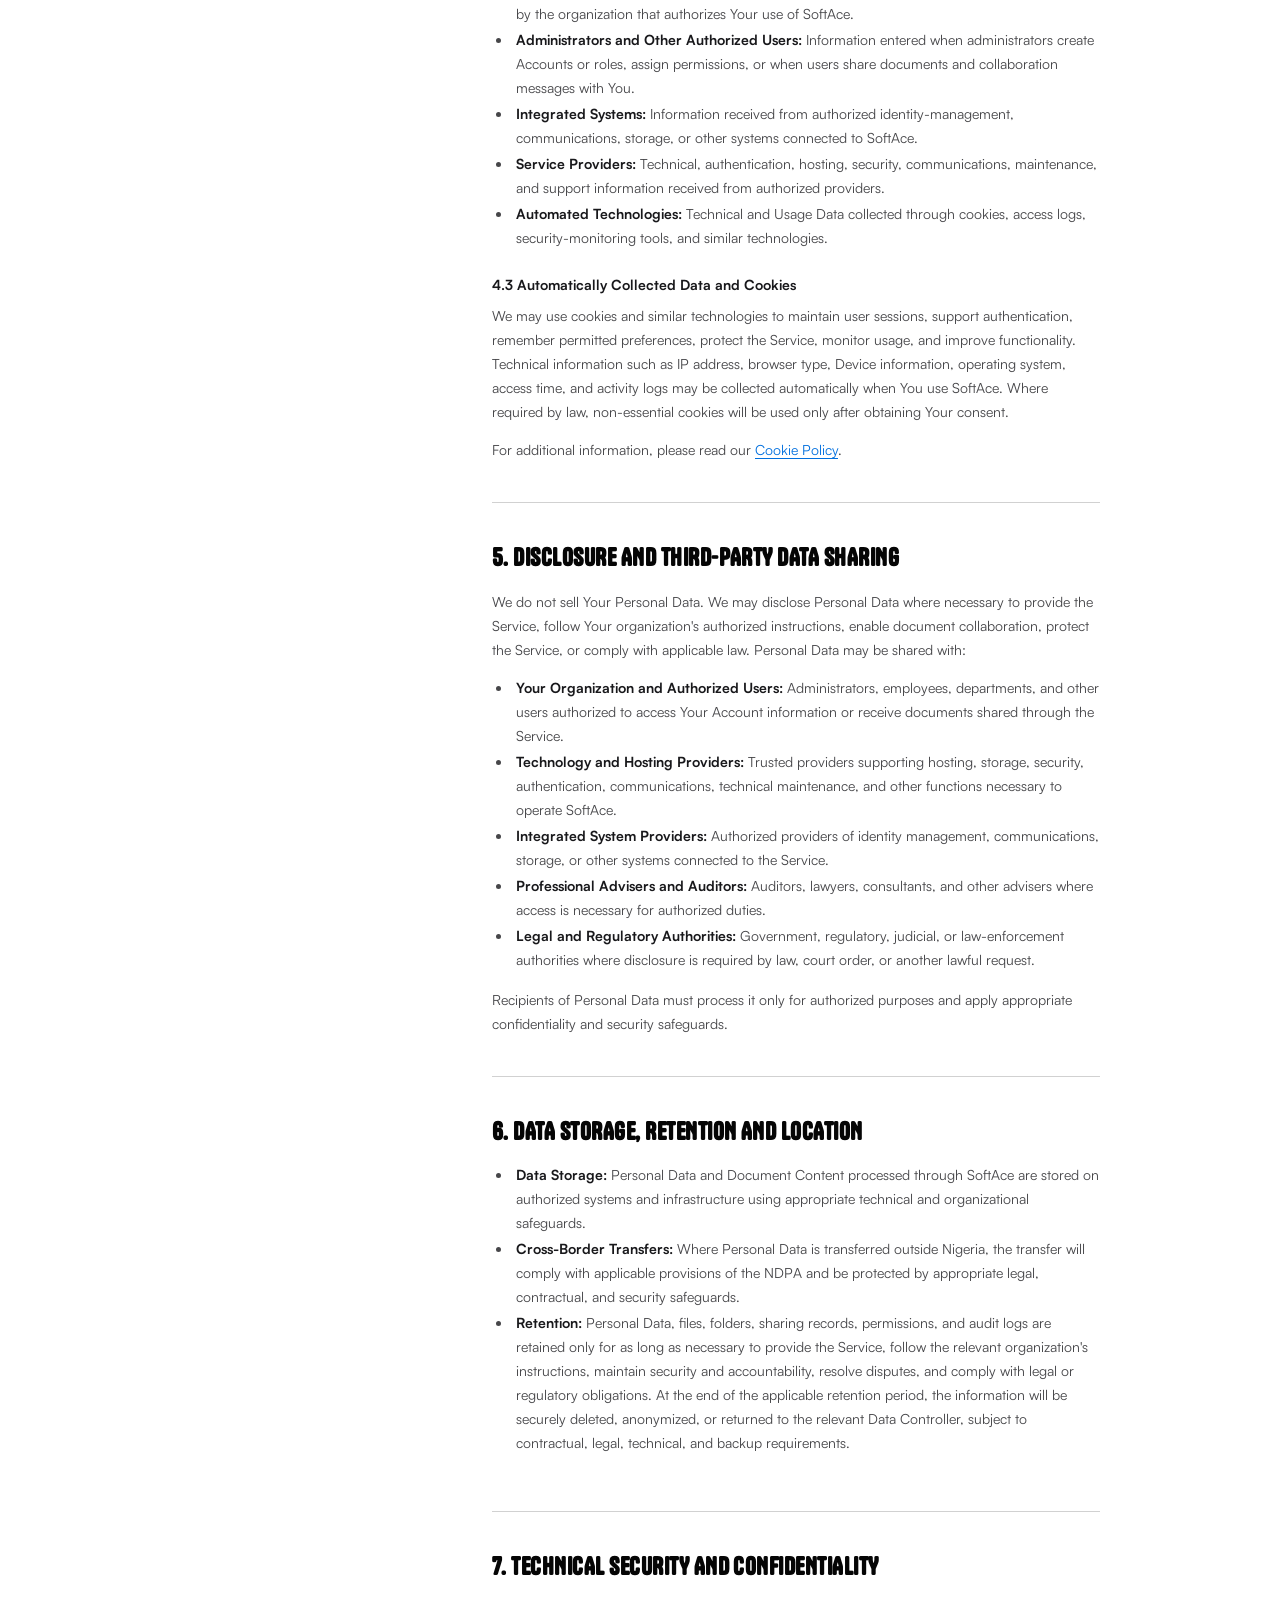
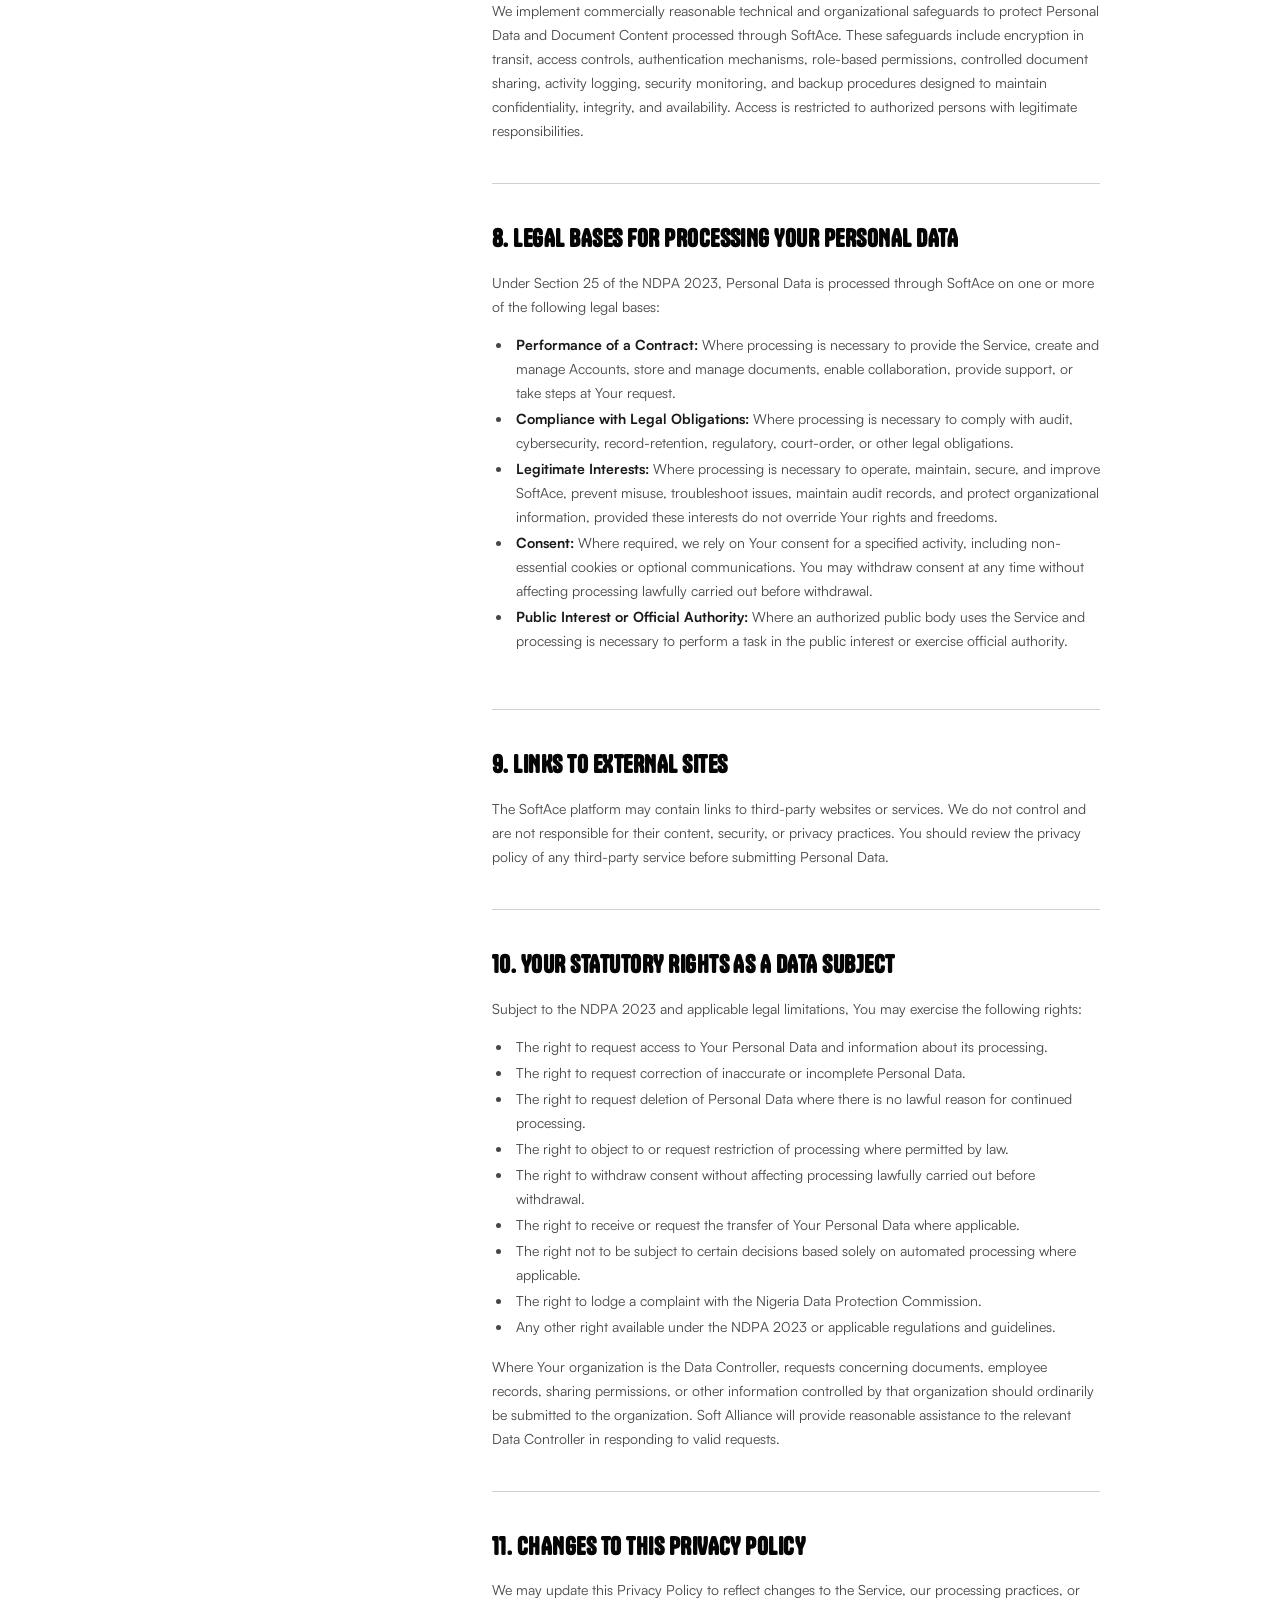
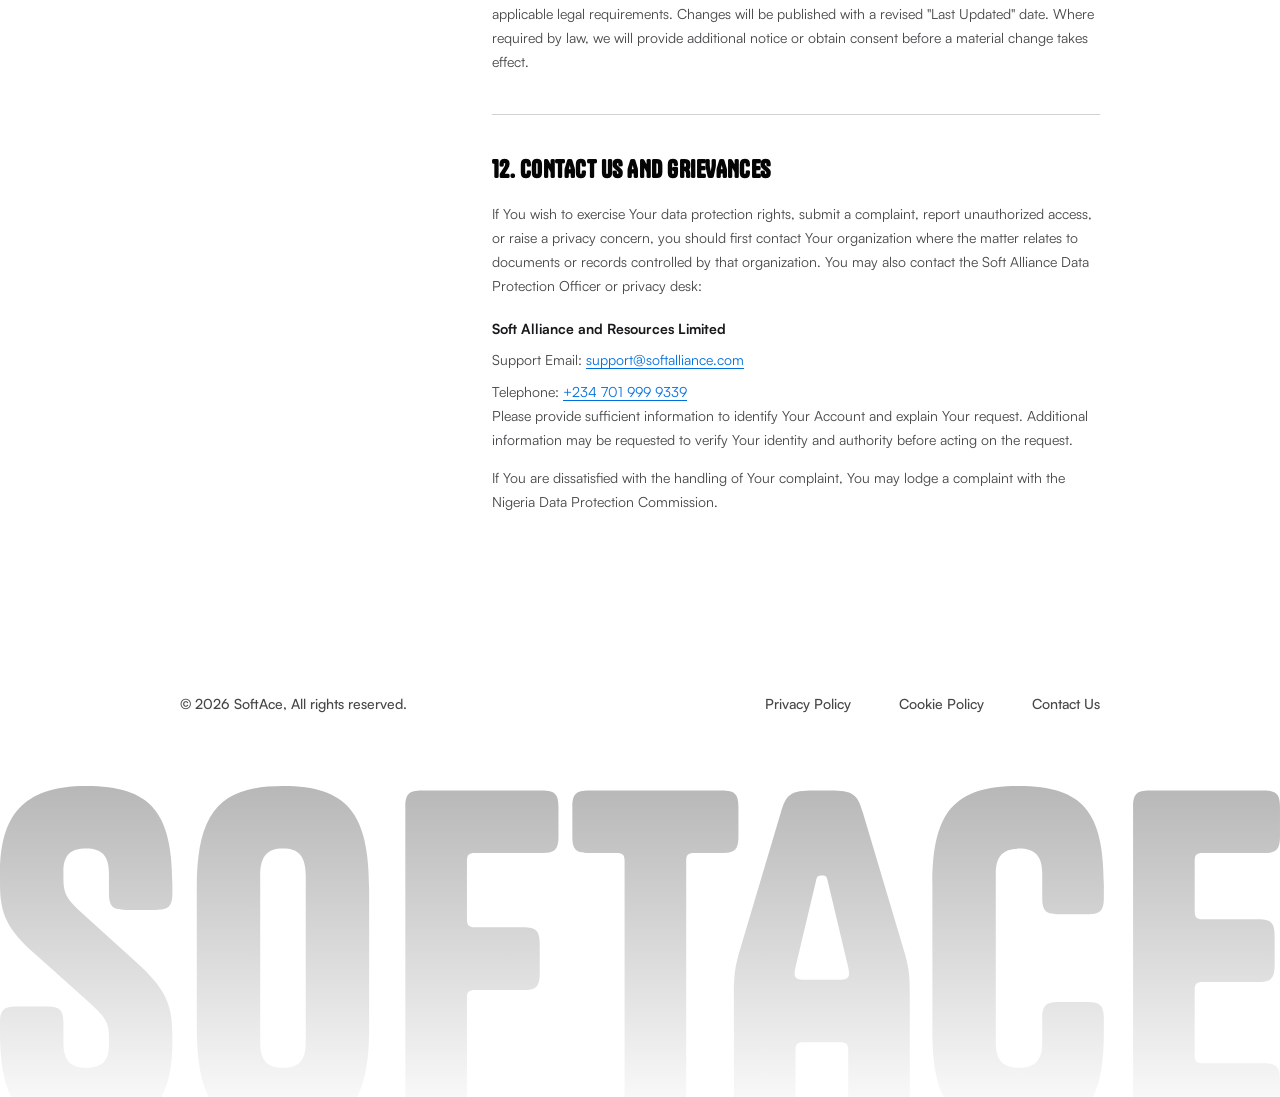
==== commit b4723e11: "cookie and privacy policy" ====
--- a/privacy-policy.html
+++ b/privacy-policy.html
@@ -8,9 +8,8 @@
 
     <meta
       name="description"
-      content="Read the SoftAce Privacy Policy and learn how information is collected, used, stored, and protected."
+      content="Read the SoftAce Privacy Policy to understand how we collect, use, disclose, store, and protect personal data."
     />
-
     <meta name="author" content="SoftAce" />
     <meta name="theme-color" content="#121212" />
 
@@ -18,7 +17,7 @@
     <meta property="og:title" content="Privacy Policy | SoftAce" />
     <meta
       property="og:description"
-      content="Learn how SoftAce collects, uses, stores, and protects information."
+      content="Learn how SoftAce handles personal data and protects your privacy."
     />
     <meta
       property="og:image"
@@ -36,7 +35,7 @@
     <meta name="twitter:title" content="Privacy Policy | SoftAce" />
     <meta
       name="twitter:description"
-      content="Learn how SoftAce collects, uses, stores, and protects information."
+      content="Learn how SoftAce collects, uses, stores, and protects personal data."
     />
     <meta
       name="twitter:image"
@@ -49,8 +48,9 @@
   <body>
     <main class="policy-page">
       <!-- ========================================
-     PRIVACY POLICY HERO
-======================================== -->
+           PRIVACY POLICY HERO
+      ======================================== -->
+
       <section class="policy-hero">
         <div class="policy-hero-logo">
           <img src="./assets/logos/softace-mark.png" alt="SoftAce" />
@@ -60,22 +60,23 @@
           <h1 class="hero-reveal policy-reveal-2">PRIVACY POLICY</h1>
 
           <p class="hero-reveal policy-reveal-3">
-            How we collect, use and protect your information when you use our website, web
-            applications and related services.
+            How we collect, use, store, and protect your personal data when you use SoftAce.
           </p>
 
           <div class="policy-updated hero-reveal policy-reveal-4">
-            <span class="policy-updated-dot"></span>
-            Last Updated: September 2026
+            <span class="policy-updated-dot" aria-hidden="true"></span>
+            Last Updated: September 24, 2026
           </div>
         </div>
       </section>
 
       <!-- ========================================
            PRIVACY POLICY CONTENT
-      ========================================= -->
+      ======================================== -->
+
       <section class="policy-main page-container">
         <!-- LEFT NAVIGATION -->
+
         <aside class="policy-sidebar">
           <a href="./index.html" class="policy-sidebar-back">
             <span aria-hidden="true">←</span>
@@ -88,291 +89,641 @@
               Introduction
             </a>
 
-            <a href="#information-we-collect" class="policy-nav-link">
+            <a href="#definitions" class="policy-nav-link">
               <span>02</span>
-              Information We Collect
-            </a>
-
-            <a href="#how-we-use-information" class="policy-nav-link">
+              Definitions
+            </a>
+
+            <a href="#acceptance" class="policy-nav-link">
               <span>03</span>
-              How We Use Your Information
-            </a>
-
-            <a href="#sharing-information" class="policy-nav-link">
+              Acceptance of Terms
+            </a>
+
+            <a href="#personal-data" class="policy-nav-link">
               <span>04</span>
-              Sharing Information
-            </a>
-
-            <a href="#cookies" class="policy-nav-link">
+              Obtaining & Using Data
+            </a>
+
+            <a href="#disclosure" class="policy-nav-link">
               <span>05</span>
-              Cookies & Tracking
-            </a>
-
-            <a href="#data-retention" class="policy-nav-link">
+              Disclosure & Sharing
+            </a>
+
+            <a href="#storage" class="policy-nav-link">
               <span>06</span>
-              Data Retention
-            </a>
-
-            <a href="#data-security" class="policy-nav-link">
+              Storage & Retention
+            </a>
+
+            <a href="#security" class="policy-nav-link">
               <span>07</span>
-              Data Security
+              Security & Confidentiality
+            </a>
+
+            <a href="#legal-bases" class="policy-nav-link">
+              <span>08</span>
+              Legal Bases
+            </a>
+
+            <a href="#external-sites" class="policy-nav-link">
+              <span>09</span>
+              External Sites
             </a>
 
             <a href="#your-rights" class="policy-nav-link">
-              <span>08</span>
-              Your Rights
-            </a>
-
-            <a href="#third-party-services" class="policy-nav-link">
-              <span>09</span>
-              Third-Party Services
-            </a>
-
-            <a href="#childrens-privacy" class="policy-nav-link">
               <span>10</span>
-              Children's Privacy
-            </a>
-
-            <a href="#international-transfers" class="policy-nav-link">
+              Your Statutory Rights
+            </a>
+
+            <a href="#changes" class="policy-nav-link">
               <span>11</span>
-              International Data Transfers
-            </a>
-
-            <a href="#changes" class="policy-nav-link">
+              Changes to This Policy
+            </a>
+
+            <a href="#contact" class="policy-nav-link">
               <span>12</span>
-              Changes to This Policy
-            </a>
-
-            <a href="#contact" class="policy-nav-link">
-              <span>13</span>
-              Contact Us
+              Contact & Grievances
             </a>
           </nav>
         </aside>
 
         <!-- RIGHT CONTENT -->
+
         <article class="policy-content">
+          <!-- 01 INTRODUCTION -->
+
           <section class="policy-content-section" id="introduction" data-policy-section>
             <h2>1. INTRODUCTION</h2>
 
             <p>
-              This Privacy Policy describes the types of information we may collect when you
-              interact with our services and how that information may be used.
-            </p>
-
-            <p>By using our services, you acknowledge that you have read this Privacy Policy.</p>
-          </section>
-
-          <section class="policy-content-section" id="information-we-collect" data-policy-section>
-            <h2>INFORMATION WE COLLECT</h2>
-
-            <p>
-              Depending on how you use our services, we may collect different types of information,
-              including:
-            </p>
-
-            <h3>Personal Information</h3>
-
-            <p>Information you voluntarily provide, such as:</p>
+              <strong>Effective Date:</strong>
+              24 September 2026
+            </p>
+
+            <p>
+              Soft Alliance and Resources Limited ("Soft Alliance", "we", "our", "us", or "the
+              Company") takes the privacy and protection of Personal Data seriously. This Privacy
+              Policy applies to information collected from or about You through SoftAce
+              (collectively, the "Service"). By accessing or using SoftAce, You ("User" or
+              "Authorized User") acknowledge the practices described in this Privacy Policy (the
+              "Privacy Policy" or "Document").
+            </p>
+
+            <p>
+              SoftAce is a web-based document management and collaboration platform that enables
+              authorized users to upload, organize, store, access, share, copy, move, rename, and
+              manage electronic files and folders. It also supports document collaboration, user
+              management, role management, and access permissions.
+            </p>
+
+            <p>
+              The purpose of this Privacy Policy is to help You understand the Personal Data
+              collected from or about You through the SoftAce platform, how it is used, disclosed,
+              stored, and protected, and the choices available to You.
+            </p>
+
+            <p>
+              This Privacy Policy also describes Your privacy rights and how applicable law protects
+              You. By accessing or using the Service, You acknowledge that You have read and
+              understood this Privacy Policy.
+            </p>
+          </section>
+
+          <!-- 02 DEFINITIONS -->
+
+          <section class="policy-content-section" id="definitions" data-policy-section>
+            <h2>2. DEFINITIONS</h2>
 
             <ul>
-              <li>Name</li>
-              <li>Email address</li>
-              <li>Phone number</li>
-              <li>Account information</li>
+              <li>
+                <strong>Account</strong> means a unique account or profile created for You to access
+                SoftAce.
+              </li>
+
+              <li>
+                <strong>Authorized User</strong> means an individual whose Account has been created
+                by an organization administrator and who has been assigned permission to access and
+                use the Service.
+              </li>
+
+              <li>
+                <strong>Cookies</strong> means small files placed on Your Device to support
+                authentication, security, preferences, and Service functionality.
+              </li>
+
+              <li>
+                <strong>Data Controller</strong> means the person or organization that determines
+                the purposes and means of processing Personal Data.
+              </li>
+
+              <li>
+                <strong>Data Processor</strong> means a person or organization that processes
+                Personal Data on behalf of a Data Controller.
+              </li>
+
+              <li>
+                <strong>Data Subject</strong> means the identified or identifiable individual to
+                whom Personal Data relates.
+              </li>
+
+              <li>
+                <strong>Device</strong> means a computer, mobile phone, tablet, or other device used
+                to access the Service.
+              </li>
+
+              <li>
+                <strong>Document Content</strong> means files, documents, folders, messages, and
+                related information uploaded, stored, shared, or managed through the Service.
+              </li>
+
+              <li><strong>NDPA</strong> means the Nigeria Data Protection Act, 2023.</li>
+
+              <li><strong>NDPC</strong> means the Nigeria Data Protection Commission.</li>
+
+              <li>
+                <strong>Personal Data</strong> means information relating to an identified or
+                identifiable natural person, including but not limited to identity, contact,
+                Account, and Usage Data, and such document, sharing, and activity data that relates
+                to, identifies, or is associated with an individual user.
+              </li>
+
+              <li>
+                <strong>Service</strong> means the SoftAce document management and collaboration
+                application available through softace.softalliance.com.
+              </li>
+
+              <li>
+                <strong>Service Provider</strong> means a third party engaged to support the
+                hosting, operation, security, communications, authentication, maintenance, or
+                delivery of the Service.
+              </li>
+
+              <li>
+                <strong>Usage Data</strong> means technical and activity information collected
+                automatically when the Service is accessed or used.
+              </li>
+
+              <li>
+                <strong>You or Your</strong> means the individual accessing or using the Service.
+              </li>
             </ul>
-
-            <h3>Usage Information</h3>
-
-            <p>Information collected automatically, such as:</p>
+          </section>
+
+          <!-- 03 ACCEPTANCE -->
+
+          <section class="policy-content-section" id="acceptance" data-policy-section>
+            <h2>3. ACCEPTANCE OF TERMS</h2>
+
+            <p>
+              We collect and process Personal Data in accordance with this Privacy Policy and
+              applicable law. Where consent is required, we will obtain Your consent for the
+              specified purpose.
+            </p>
+
+            <p>
+              <strong>
+                BY ACCESSING SOFTACE OR SUBMITTING PERSONAL DATA THROUGH THE SERVICE, YOU
+                ACKNOWLEDGE THAT YOU HAVE READ AND UNDERSTOOD THIS PRIVACY POLICY.
+              </strong>
+            </p>
+
+            <p>
+              <strong>
+                IF YOU ARE NOT AUTHORIZED TO USE THE SERVICE OR DO NOT AGREE WITH THIS PRIVACY
+                POLICY, PLEASE DO NOT ACCESS OR USE THE SERVICE.
+              </strong>
+            </p>
+          </section>
+
+          <!-- 04 OBTAINING AND USING PERSONAL DATA -->
+
+          <section class="policy-content-section" id="personal-data" data-policy-section>
+            <h2>4. OBTAINING AND USING PERSONAL DATA</h2>
+
+            <h3>4.1 Categories of Data Collected and Purpose of Processing</h3>
+
+            <p>
+              To provide and secure the features of SoftAce, we may collect and process the
+              following categories of Personal Data:
+            </p>
 
             <ul>
-              <li>Browser type</li>
-              <li>Device information</li>
-              <li>Pages visited</li>
-              <li>Time spent on pages</li>
-              <li>Referral sources</li>
+              <li>
+                <strong>Full Name:</strong>
+                Collected to identify You, create and manage Your Account, associate You with Your
+                organization or department, and administer access to the Service.
+              </li>
+
+              <li>
+                <strong>Email Address:</strong>
+                Collected for login, Account administration, password recovery, document-sharing
+                notifications, security communications, and support.
+              </li>
+
+              <li>
+                <strong>Account Credentials:</strong>
+                Your email address or username, encrypted password, authentication information,
+                access rights, and login records are processed to authenticate You and prevent
+                unauthorized access.
+              </li>
+
+              <li>
+                <strong>Organizational Information:</strong>
+                Your organization, department, job title, and assigned role may be processed to
+                manage access, document sharing, and collaboration.
+              </li>
+
+              <li>
+                <strong>Uploaded Files and Document Content:</strong>
+                Files and documents uploaded to SoftAce are processed to store, organize, retrieve,
+                manage, and share content as instructed by authorized users.
+              </li>
+
+              <li>
+                <strong>File and Folder Metadata:</strong>
+                File names, folder names, file types, sizes, upload dates, ownership, storage
+                locations, and related metadata are processed to organize and manage the document
+                repository.
+              </li>
+
+              <li>
+                <strong> Document-Sharing and Collaboration Information: </strong>
+                Selected users or departments, access levels, sharing messages, and collaboration
+                records are processed to enable authorized document sharing and collaboration.
+              </li>
+
+              <li>
+                <strong>User Roles and Permissions:</strong>
+                Role names, descriptions, assigned permissions, and access levels are processed to
+                control access to documents, folders, and application functions.
+              </li>
+
+              <li>
+                <strong>Document Activity and Audit Logs:</strong>
+                Records of uploads, views, shares, copies, moves, renames, changes, login events,
+                and timestamps are processed to maintain accountability, investigate incidents,
+                prevent misuse, and support compliance.
+              </li>
+
+              <li>
+                <strong>Technical Information:</strong>
+                IP address, Device information, browser type, operating system, access time, and
+                system logs may be collected to operate and secure the Service, troubleshoot issues,
+                and improve performance.
+              </li>
+
+              <li>
+                <strong>Support Requests and Correspondence:</strong>
+                Collected when You request technical assistance, submit an inquiry, report an issue,
+                or provide feedback.
+              </li>
+
+              <li>
+                <strong>Other Necessary Information:</strong>
+                Other Personal Data may be processed where necessary to provide the Service or
+                comply with applicable legal and regulatory requirements.
+              </li>
             </ul>
 
-            <h3>Technical Information</h3>
-
-            <p>We may collect technical data including:</p>
+            <h3>4.2 Sources of Data</h3>
 
             <ul>
-              <li>IP address</li>
-              <li>Operating system</li>
-              <li>App version</li>
-              <li>Error logs</li>
+              <li>
+                <strong>Directly from You:</strong>
+                Information provided when You log in, update Your Account, upload or manage files,
+                create folders, share documents, or contact support.
+              </li>
+
+              <li>
+                <strong>Your Organization:</strong>
+                Identity, employment, department, role, and access information provided by the
+                organization that authorizes Your use of SoftAce.
+              </li>
+
+              <li>
+                <strong>Administrators and Other Authorized Users:</strong>
+                Information entered when administrators create Accounts or roles, assign
+                permissions, or when users share documents and collaboration messages with You.
+              </li>
+
+              <li>
+                <strong>Integrated Systems:</strong>
+                Information received from authorized identity-management, communications, storage,
+                or other systems connected to SoftAce.
+              </li>
+
+              <li>
+                <strong>Service Providers:</strong>
+                Technical, authentication, hosting, security, communications, maintenance, and
+                support information received from authorized providers.
+              </li>
+
+              <li>
+                <strong>Automated Technologies:</strong>
+                Technical and Usage Data collected through cookies, access logs, security-monitoring
+                tools, and similar technologies.
+              </li>
             </ul>
-          </section>
-
-          <section class="policy-content-section" id="how-we-use-information" data-policy-section>
-            <h2>HOW WE USE YOUR INFORMATION</h2>
-
-            <p>Information may be used to:</p>
+
+            <h3>4.3 Automatically Collected Data and Cookies</h3>
+
+            <p>
+              We may use cookies and similar technologies to maintain user sessions, support
+              authentication, remember permitted preferences, protect the Service, monitor usage,
+              and improve functionality. Technical information such as IP address, browser type,
+              Device information, operating system, access time, and activity logs may be collected
+              automatically when You use SoftAce. Where required by law, non-essential cookies will
+              be used only after obtaining Your consent.
+            </p>
+
+            <p>
+              For additional information, please read our
+              <a href="./cookie-policy.html">Cookie Policy</a>.
+            </p>
+          </section>
+
+          <!-- 05 DISCLOSURE -->
+
+          <section class="policy-content-section" id="disclosure" data-policy-section>
+            <h2>5. DISCLOSURE AND THIRD-PARTY DATA SHARING</h2>
+
+            <p>
+              We do not sell Your Personal Data. We may disclose Personal Data where necessary to
+              provide the Service, follow Your organization's authorized instructions, enable
+              document collaboration, protect the Service, or comply with applicable law. Personal
+              Data may be shared with:
+            </p>
 
             <ul>
-              <li>Provide and improve our services</li>
-              <li>Personalize your experience</li>
-              <li>Respond to support requests</li>
-              <li>Monitor service performance</li>
-              <li>Improve security</li>
-              <li>Communicate important updates</li>
+              <li>
+                <strong>Your Organization and Authorized Users:</strong>
+                Administrators, employees, departments, and other users authorized to access Your
+                Account information or receive documents shared through the Service.
+              </li>
+
+              <li>
+                <strong>Technology and Hosting Providers:</strong>
+                Trusted providers supporting hosting, storage, security, authentication,
+                communications, technical maintenance, and other functions necessary to operate
+                SoftAce.
+              </li>
+
+              <li>
+                <strong>Integrated System Providers:</strong>
+                Authorized providers of identity management, communications, storage, or other
+                systems connected to the Service.
+              </li>
+
+              <li>
+                <strong>Professional Advisers and Auditors:</strong>
+                Auditors, lawyers, consultants, and other advisers where access is necessary for
+                authorized duties.
+              </li>
+
+              <li>
+                <strong>Legal and Regulatory Authorities:</strong>
+                Government, regulatory, judicial, or law-enforcement authorities where disclosure is
+                required by law, court order, or another lawful request.
+              </li>
             </ul>
-          </section>
-
-          <section class="policy-content-section" id="sharing-information" data-policy-section>
-            <h2>SHARING INFORMATION</h2>
-
-            <p>We may share information in limited situations, including:</p>
+
+            <p>
+              Recipients of Personal Data must process it only for authorized purposes and apply
+              appropriate confidentiality and security safeguards.
+            </p>
+          </section>
+
+          <!-- 06 STORAGE -->
+
+          <section class="policy-content-section" id="storage" data-policy-section>
+            <h2>6. DATA STORAGE, RETENTION AND LOCATION</h2>
 
             <ul>
-              <li>Service providers</li>
-              <li>Business partners</li>
-              <li>Legal obligations</li>
-              <li>Business transfers</li>
+              <li>
+                <strong>Data Storage:</strong>
+                Personal Data and Document Content processed through SoftAce are stored on
+                authorized systems and infrastructure using appropriate technical and organizational
+                safeguards.
+              </li>
+
+              <li>
+                <strong>Cross-Border Transfers:</strong>
+                Where Personal Data is transferred outside Nigeria, the transfer will comply with
+                applicable provisions of the NDPA and be protected by appropriate legal,
+                contractual, and security safeguards.
+              </li>
+
+              <li>
+                <strong>Retention:</strong>
+                Personal Data, files, folders, sharing records, permissions, and audit logs are
+                retained only for as long as necessary to provide the Service, follow the relevant
+                organization's instructions, maintain security and accountability, resolve disputes,
+                and comply with legal or regulatory obligations. At the end of the applicable
+                retention period, the information will be securely deleted, anonymized, or returned
+                to the relevant Data Controller, subject to contractual, legal, technical, and
+                backup requirements.
+              </li>
             </ul>
-
-            <p>We do not sell personal information as part of this policy.</p>
-          </section>
-
-          <section class="policy-content-section" id="cookies" data-policy-section>
-            <h2>COOKIES & TRACKING TECHNOLOGIES</h2>
-
-            <p>We may use cookies and similar technologies to:</p>
+          </section>
+
+          <!-- 07 SECURITY -->
+
+          <section class="policy-content-section" id="security" data-policy-section>
+            <h2>7. TECHNICAL SECURITY AND CONFIDENTIALITY</h2>
+
+            <p>
+              We implement commercially reasonable technical and organizational safeguards to
+              protect Personal Data and Document Content processed through SoftAce. These safeguards
+              include encryption in transit, access controls, authentication mechanisms, role-based
+              permissions, controlled document sharing, activity logging, security monitoring, and
+              backup procedures designed to maintain confidentiality, integrity, and availability.
+              Access is restricted to authorized persons with legitimate responsibilities.
+            </p>
+          </section>
+
+          <!-- 08 LEGAL BASES -->
+
+          <section class="policy-content-section" id="legal-bases" data-policy-section>
+            <h2>8. LEGAL BASES FOR PROCESSING YOUR PERSONAL DATA</h2>
+
+            <p>
+              Under Section 25 of the NDPA 2023, Personal Data is processed through SoftAce on one
+              or more of the following legal bases:
+            </p>
 
             <ul>
-              <li>Remember your preferences</li>
-              <li>Improve website functionality</li>
-              <li>Analyze performance</li>
-              <li>Enhance user experience</li>
+              <li>
+                <strong>Performance of a Contract:</strong>
+                Where processing is necessary to provide the Service, create and manage Accounts,
+                store and manage documents, enable collaboration, provide support, or take steps at
+                Your request.
+              </li>
+
+              <li>
+                <strong>Compliance with Legal Obligations:</strong>
+                Where processing is necessary to comply with audit, cybersecurity, record-retention,
+                regulatory, court-order, or other legal obligations.
+              </li>
+
+              <li>
+                <strong>Legitimate Interests:</strong>
+                Where processing is necessary to operate, maintain, secure, and improve SoftAce,
+                prevent misuse, troubleshoot issues, maintain audit records, and protect
+                organizational information, provided these interests do not override Your rights and
+                freedoms.
+              </li>
+
+              <li>
+                <strong>Consent:</strong>
+                Where required, we rely on Your consent for a specified activity, including
+                non-essential cookies or optional communications. You may withdraw consent at any
+                time without affecting processing lawfully carried out before withdrawal.
+              </li>
+
+              <li>
+                <strong>Public Interest or Official Authority:</strong>
+                Where an authorized public body uses the Service and processing is necessary to
+                perform a task in the public interest or exercise official authority.
+              </li>
             </ul>
-
-            <p>
-              You may manage cookie preferences through your browser or device settings where
-              available.
-            </p>
-          </section>
-
-          <section class="policy-content-section" id="data-retention" data-policy-section>
-            <h2>DATA RETENTION</h2>
-
-            <p>
-              We retain information only for as long as necessary to provide our services, comply
-              with legal obligations, resolve disputes, and improve our platform.
-            </p>
-
-            <p>Retention periods may vary depending on the type of information involved.</p>
-          </section>
-
-          <section class="policy-content-section" id="data-security" data-policy-section>
-            <h2>DATA SECURITY</h2>
-
-            <p>
-              We use reasonable administrative, technical, and organizational measures designed to
-              help protect information against unauthorized access, alteration, disclosure, or
-              destruction.
-            </p>
-
-            <p>
-              However, no method of electronic storage or internet transmission is completely
-              secure.
-            </p>
-          </section>
+          </section>
+
+          <!-- 09 EXTERNAL SITES -->
+
+          <section class="policy-content-section" id="external-sites" data-policy-section>
+            <h2>9. LINKS TO EXTERNAL SITES</h2>
+
+            <p>
+              The SoftAce platform may contain links to third-party websites or services. We do not
+              control and are not responsible for their content, security, or privacy practices. You
+              should review the privacy policy of any third-party service before submitting Personal
+              Data.
+            </p>
+          </section>
+
+          <!-- 10 YOUR RIGHTS -->
 
           <section class="policy-content-section" id="your-rights" data-policy-section>
-            <h2>YOUR RIGHTS</h2>
-
-            <p>
-              Depending on your location, you may have rights regarding your personal information,
-              including the ability to:
+            <h2>10. YOUR STATUTORY RIGHTS AS A DATA SUBJECT</h2>
+
+            <p>
+              Subject to the NDPA 2023 and applicable legal limitations, You may exercise the
+              following rights:
             </p>
 
             <ul>
-              <li>Access your information</li>
-              <li>Update inaccurate information</li>
-              <li>Request deletion</li>
-              <li>Request data portability</li>
-              <li>Withdraw consent where applicable</li>
+              <li>
+                The right to request access to Your Personal Data and information about its
+                processing.
+              </li>
+
+              <li>The right to request correction of inaccurate or incomplete Personal Data.</li>
+
+              <li>
+                The right to request deletion of Personal Data where there is no lawful reason for
+                continued processing.
+              </li>
+
+              <li>
+                The right to object to or request restriction of processing where permitted by law.
+              </li>
+
+              <li>
+                The right to withdraw consent without affecting processing lawfully carried out
+                before withdrawal.
+              </li>
+
+              <li>
+                The right to receive or request the transfer of Your Personal Data where applicable.
+              </li>
+
+              <li>
+                The right not to be subject to certain decisions based solely on automated
+                processing where applicable.
+              </li>
+
+              <li>The right to lodge a complaint with the Nigeria Data Protection Commission.</li>
+
+              <li>
+                Any other right available under the NDPA 2023 or applicable regulations and
+                guidelines.
+              </li>
             </ul>
 
-            <p>Requests may be subject to applicable legal requirements.</p>
-          </section>
-
-          <section class="policy-content-section" id="third-party-services" data-policy-section>
-            <h2>THIRD-PARTY SERVICES</h2>
-
-            <p>
-              Our services may contain links to third-party websites or integrate with external
-              services.
-            </p>
-
-            <p>We are not responsible for the privacy practices of those third parties.</p>
-          </section>
-
-          <section class="policy-content-section" id="childrens-privacy" data-policy-section>
-            <h2>CHILDREN'S PRIVACY</h2>
-
-            <p>
-              Our services are not intended for children under the applicable minimum age in your
-              jurisdiction.
-            </p>
-
-            <p>
-              We do not knowingly collect personal information from children through this policy.
-            </p>
-          </section>
-
-          <section class="policy-content-section" id="international-transfers" data-policy-section>
-            <h2>INTERNATIONAL DATA TRANSFERS</h2>
-
-            <p>
-              Information may be processed or stored in different countries depending on how our
-              services are operated.
-            </p>
-
-            <p>Appropriate safeguards may be implemented where required.</p>
-          </section>
+            <p>
+              Where Your organization is the Data Controller, requests concerning documents,
+              employee records, sharing permissions, or other information controlled by that
+              organization should ordinarily be submitted to the organization. Soft Alliance will
+              provide reasonable assistance to the relevant Data Controller in responding to valid
+              requests.
+            </p>
+          </section>
+
+          <!-- 11 CHANGES -->
 
           <section class="policy-content-section" id="changes" data-policy-section>
-            <h2>CHANGES TO THIS POLICY</h2>
-
-            <p>We may update this Privacy Policy from time to time.</p>
-
-            <p>
-              When updates are made, we may revise the “Last Updated” date at the top of this page.
-            </p>
-          </section>
+            <h2>11. CHANGES TO THIS PRIVACY POLICY</h2>
+
+            <p>
+              We may update this Privacy Policy to reflect changes to the Service, our processing
+              practices, or applicable legal requirements. Changes will be published with a revised
+              "Last Updated" date. Where required by law, we will provide additional notice or
+              obtain consent before a material change takes effect.
+            </p>
+          </section>
+
+          <!-- 12 CONTACT -->
 
           <section class="policy-content-section" id="contact" data-policy-section>
-            <h2>CONTACT US</h2>
-
-            <p>
-              If you have questions regarding this Privacy Policy, you may contact us using the
-              information below.
+            <h2>12. CONTACT US AND GRIEVANCES</h2>
+
+            <p>
+              If You wish to exercise Your data protection rights, submit a complaint, report
+              unauthorized access, or raise a privacy concern, you should first contact Your
+              organization where the matter relates to documents or records controlled by that
+              organization. You may also contact the Soft Alliance Data Protection Officer or
+              privacy desk:
             </p>
 
             <div class="policy-contact">
-              <strong>Company Name</strong>
-              <p>123 Example Street</p>
-              <p>City, Country</p>
-              <p>Email: privacy@example.com</p>
-              <p>Phone: +000 000 0000</p>
+              <strong>Soft Alliance and Resources Limited</strong>
+
+              <p>
+                Support Email:
+                <a href="mailto:support@softalliance.com"> support@softalliance.com </a>
+              </p>
+
+              <p>
+                Telephone:
+                <a href="tel:+2347019999339"> +234 701 999 9339 </a>
+              </p>
             </div>
+
+            <p>
+              Please provide sufficient information to identify Your Account and explain Your
+              request. Additional information may be requested to verify Your identity and authority
+              before acting on the request.
+            </p>
+
+            <p>
+              If You are dissatisfied with the handling of Your complaint, You may lodge a complaint
+              with the Nigeria Data Protection Commission.
+            </p>
           </section>
         </article>
       </section>
 
       <!-- ========================================
            FOOTER
-      ========================================= -->
+      ======================================== -->
+
       <footer class="footer-section policy-footer">
         <div class="footer-top page-container">
           <p>© 2026 SoftAce, All rights reserved.</p>
 
           <div class="footer-links">
-            <a href="./privacy-policy.html">Privacy Policy</a>
-            <a href="#">Contact Us</a>
+            <a href="./privacy-policy.html" aria-current="page"> Privacy Policy </a>
+            <a href="cookie-policy.html">Cookie Policy</a>
+            <a href="#contact">Contact Us</a>
           </div>
         </div>
 
--- a/css/style.css
+++ b/css/style.css
@@ -2212,9 +2212,12 @@
     border-radius: 32px;
   }
 
+  .policy-hero-logo {
+    margin-bottom: 64px;
+  }
+
   .policy-hero-logo img {
     width: 58px;
-    margin-bottom: 64px;
   }
 
   .policy-hero h1 {
@@ -2299,9 +2302,12 @@
     border-radius: 28px;
   }
 
+  .policy-hero-logo {
+    margin-bottom: 48px;
+  }
+
   .policy-hero-logo img {
     width: 52px;
-    margin-bottom: 48px;
   }
 
   .policy-hero-content {
@@ -2415,4 +2421,132 @@
 
 .policy-reveal-4 {
   --reveal-delay: 0.55s;
-}+}
+
+/* ========================================
+   POLICY LINKS
+======================================== */
+
+.policy-content-section a,
+.policy-contact a {
+  color: var(--primary-blue);
+  text-decoration: underline;
+  text-underline-offset: 3px;
+
+  overflow-wrap: anywhere;
+
+  transition: opacity 0.2s ease;
+}
+
+.policy-content-section a:hover,
+.policy-contact a:hover {
+  opacity: 0.75;
+}
+
+.policy-content-section strong {
+  font-weight: 700;
+  color: var(--gray50);
+}
+
+/* ========================================
+   COOKIE POLICY TABLE
+======================================== */
+
+.policy-table-wrap {
+  width: 100%;
+  margin: 24px 0;
+
+  border: 1px solid var(--gray10);
+  border-radius: 12px;
+
+  overflow-x: auto;
+  -webkit-overflow-scrolling: touch;
+}
+
+.policy-table {
+  width: 100%;
+  min-width: 600px;
+
+  border-collapse: collapse;
+  border-spacing: 0;
+
+  font-family: "Satoshi", Arial, sans-serif;
+  text-align: left;
+}
+
+.policy-table thead {
+  background: #f6f6f6;
+}
+
+.policy-table th {
+  padding: 16px;
+
+  border-bottom: 1px solid var(--gray10);
+
+  font-size: 12px;
+  line-height: 18px;
+  font-weight: 700;
+
+  color: var(--gray50);
+}
+
+.policy-table td {
+  padding: 16px;
+
+  border-bottom: 1px solid var(--gray10);
+
+  font-size: 13px;
+  line-height: 21px;
+  font-weight: 400;
+
+  color: var(--gray40);
+  vertical-align: top;
+}
+
+.policy-table tbody tr:last-child td {
+  border-bottom: none;
+}
+
+.policy-table tbody tr {
+  transition: background-color 0.2s ease;
+}
+
+.policy-table tbody tr:hover {
+  background: #fafafa;
+}
+
+/* ========================================
+   COOKIE POLICY — TABLET
+======================================== */
+
+@media (max-width: 1024px) {
+  .policy-table-wrap {
+    margin: 22px 0;
+  }
+}
+
+/* ========================================
+   COOKIE POLICY — MOBILE
+======================================== */
+
+@media (max-width: 768px) {
+  .policy-table-wrap {
+    margin: 20px 0;
+    border-radius: 10px;
+  }
+
+  .policy-table th,
+  .policy-table td {
+    padding: 14px;
+  }
+
+  .policy-table th {
+    font-size: 12px;
+    line-height: 18px;
+  }
+
+  .policy-table td {
+    font-size: 13px;
+    line-height: 21px;
+  }
+}
